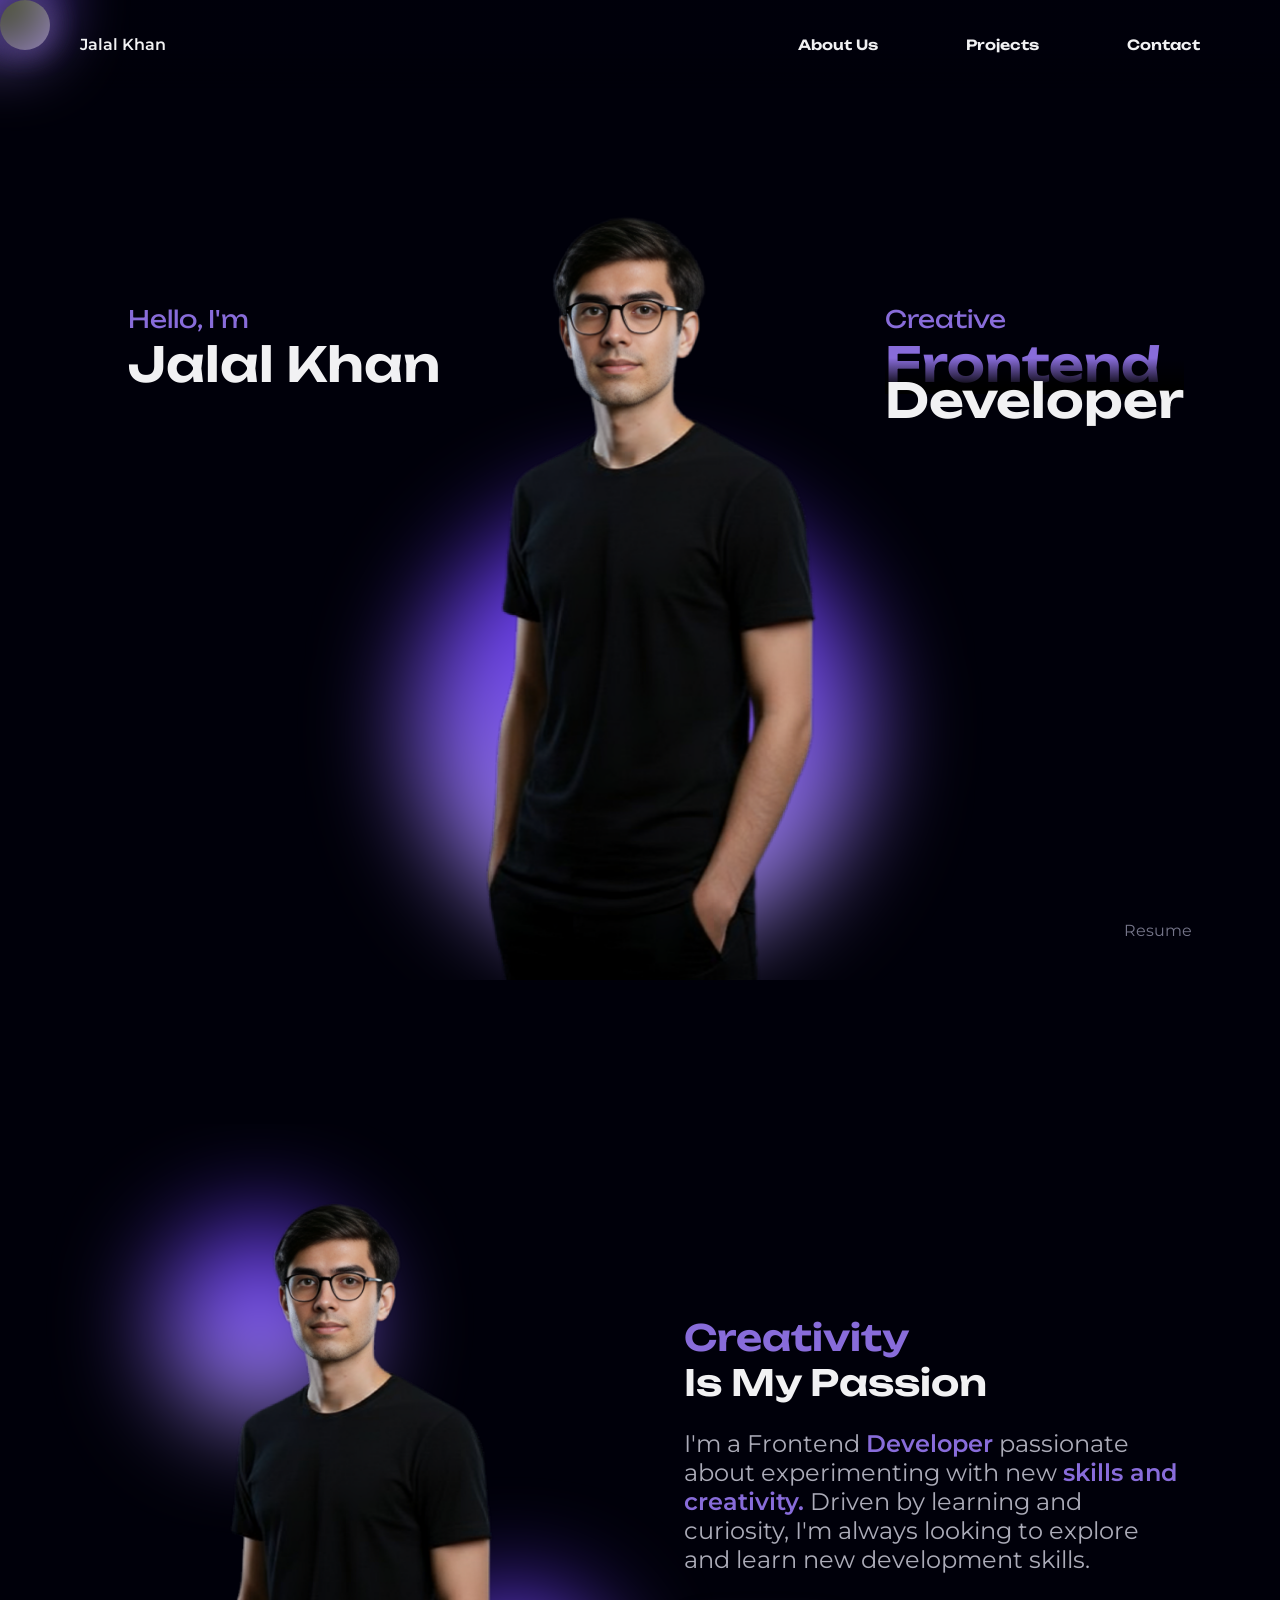
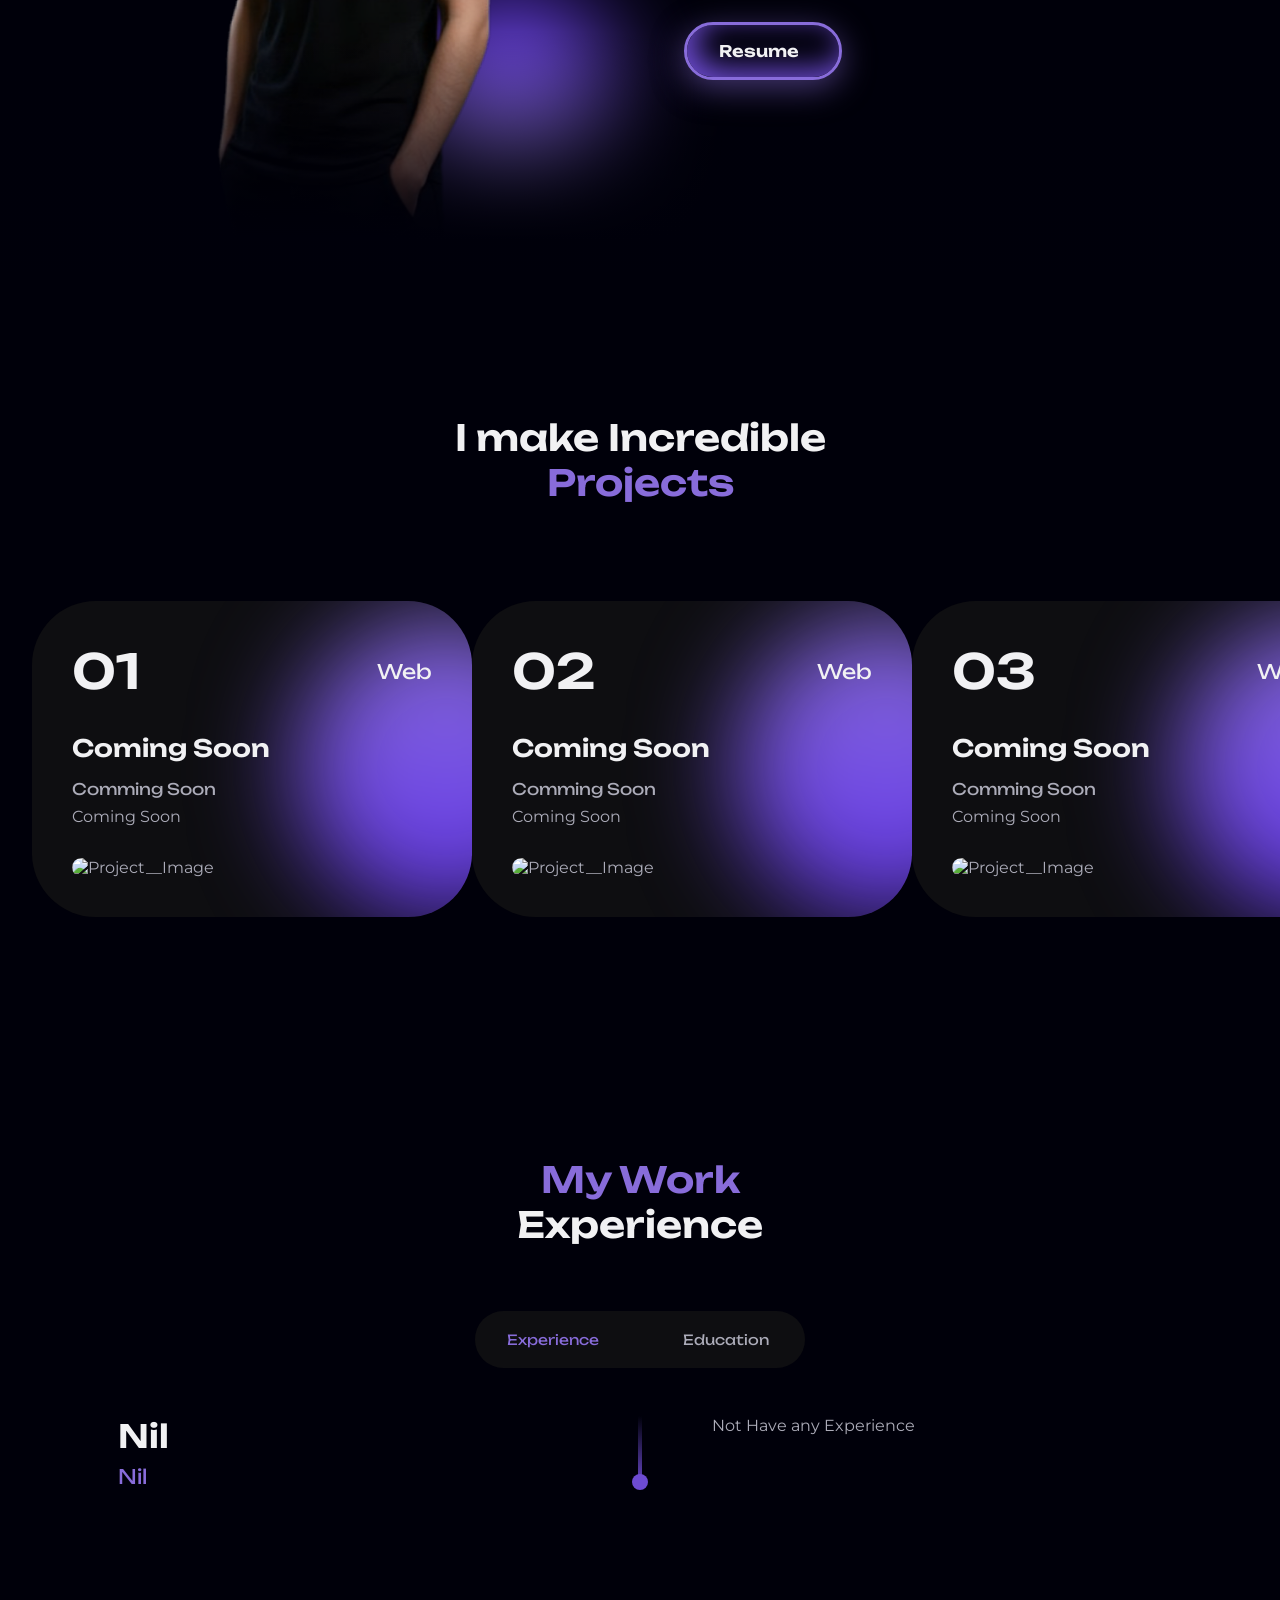
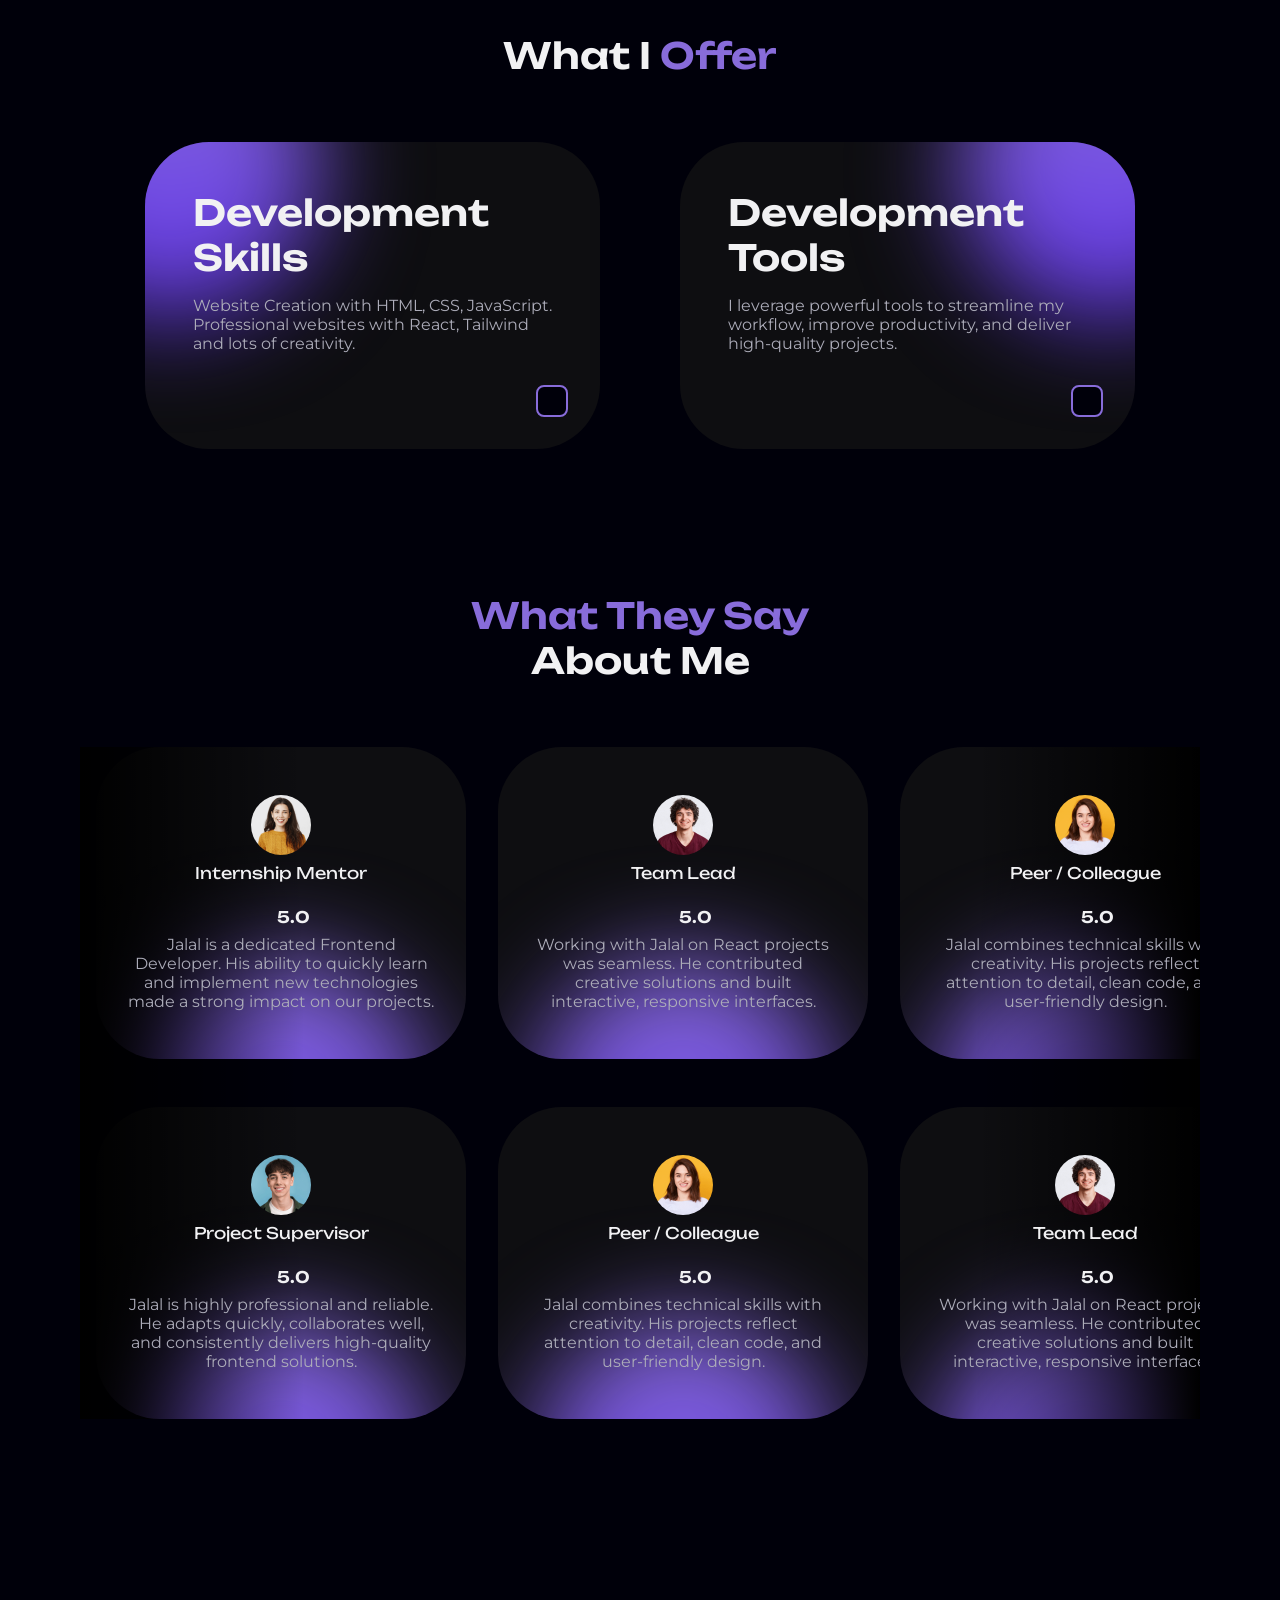
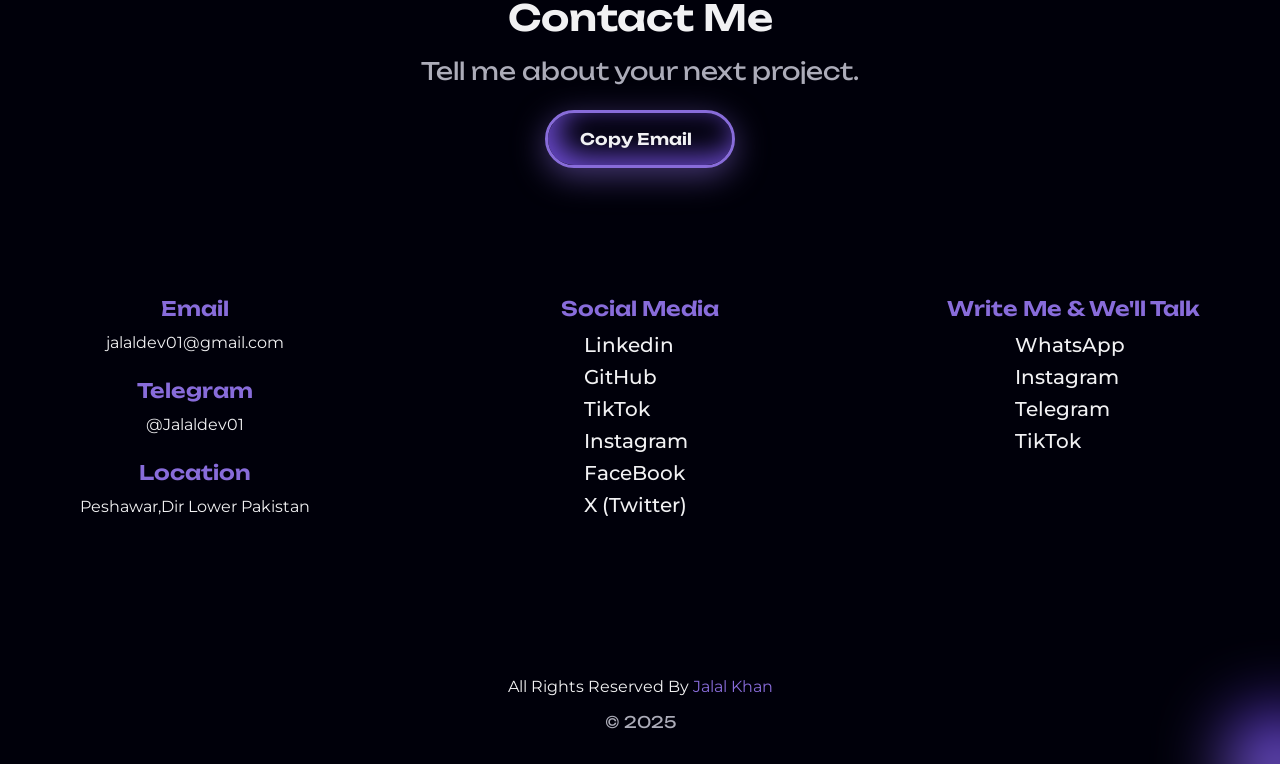
==== index.html @ 6b84289f "Intial portfolio upload" ====
<!doctype html>
<html lang="en">
  <head>
    <meta charset="UTF-8" />
    <meta name="viewport" content="width=device-width, initial-scale=1.0" />

    <!-- FAVICON -->
    <link rel="shortcut icon" href="assets/img/Icon.png" type="icon" />

    <!-- REMIXICONS -->
    <link
      rel="stylesheet"
      href="https://cdnjs.cloudflare.com/ajax/libs/remixicon/4.6.0/remixicon.min.css"
    />

    <!-- SWIPER CSS -->
    <link rel="stylesheet" href="assets/css/swiper-bundle.min.css" />

    <!-- CSS -->
    <link rel="stylesheet" href="assets/css/styles.css" />

    <title>Portfolio website By Panda Coders</title>
  </head>
  <body>
    <!-- HEADER -->
    <header class="header" id="header">
      <div class="blob-animate"></div>
      <nav class="nav container">
        <a href="#" class="nav__logo">Jalal Khan</a>

        <div class="nav__menu">
          <ul class="nav__list">
            <li>
              <a href="#about" class="nav__link">About Us</a>
            </li>
            <li>
              <a href="#projects" class="nav__link">Projects</a>
            </li>
            <li>
              <a href="#contact" class="nav__link">Contact</a>
            </li>
          </ul>
        </div>
      </nav>
    </header>

    <!-- MAIN -->
    <main class="main">
      <!-- CUSTOM CURSOR -->
      <div class="cursor"></div>

      <!-- HOME -->
      <section class="home section section-two">
        <div class="home__shadow"></div>
        <div class="home__container container grid">
          <div class="home__data">
            <h3 class="home__greeting">Hello, I'm</h3>
            <h1 class="home__name">Jalal Khan</h1>
          </div>

          <div class="home__image">
            <div class="blob-animate"></div>
            <img
              src="assets/img/home-profile.png"
              alt="Profile Picture"
              class="home__profile"
            />
          </div>

          <div class="home__info">
            <h3 class="home__split">Creative</h3>
            <h2 class="home__profession-1">Frontend</h2>
            <h2 class="home__profession-2">Developer</h2>
          </div>

          <div class="home__social">
            <a
              href="https://www.linkedin.com/in/jalaldev01/"
              target="_blank"
              class="home__social-link"
            >
              <i class="ri-linkedin-fill"></i>
            </a>
            <a
              href="https://github.com/JalalKhan75"
              target="_blank"
              class="home__social-link"
            >
              <i class="ri-github-line"></i>
            </a>
            <a
              href="https://x.com/jalaldev01"
              target="_blank"
              class="home__social-link"
            >
              <i class="ri-twitter-line"></i>
            </a>
            <a
              href="https://www.tiktok.com/@jalaldev?lang=en"
              target="_blank"
              class="home__social-link"
            >
              <i class="ri-tiktok-line"></i>
            </a>
            <a
              href="https://www.instagram.com/jalaldev01/"
              target="_blank"
              class="home__social-link"
            >
              <i class="ri-instagram-line"></i>
            </a>
            <a
              href="https://www.facebook.com/jalalwebsolutions"
              target="_blank"
              class="home__social-link"
            >
              <i class="ri-facebook-line"></i>
            </a>
          </div>

          <a
            href="assets/pdf/Jalal-Khan-Resume.pdf"
            download
            target="_blank"
            class="home__cv"
            >Resume <i class="ri-file-list-2-line"></i
          ></a>
        </div>
      </section>

      <!-- ABOUT -->
      <section class="about section" id="about">
        <div class="about__shadow"></div>

        <div class="about__container container grid">
          <div class="about__data">
            <h2 class="section__title">
              <span>Creativity</span>
              <br />
              Is My Passion
            </h2>
            <p class="about__description">
              I'm a Frontend <b> Developer</b> passionate about experimenting
              with new <b> skills and creativity.</b>
              Driven by learning and curiosity, I'm always looking to explore
              and learn new development skills.
            </p>

            <a
              href="assets/pdf/Jalal-Khan-Resume.pdf"
              download
              target="_blank"
              class="button"
              >Resume <i class="ri-file-list-2-line"></i
            ></a>
          </div>

          <div class="about__image">
            <div class="blob-animate"></div>
            <div class="blob-animate"></div>
            <img
              src="assets/img/home-profile.png"
              alt="Profile Picture"
              class="about__profile"
            />
          </div>
        </div>
      </section>

      <!-- PROJECTS -->
      <section class="projects section" id="projects">
        <h2 class="section__title">
          I make Incredible <br />
          <span>Projects</span>
        </h2>

        <div class="projects__container container grid">
          <div class="projects__swiper swiper">
            <div class="swiper-wrapper">
              <article class="projects__card swiper-slide">
                <div class="blob"></div>

                <div class="projects__number">
                  <h1>01</h1>
                  <h3>Web</h3>
                </div>

                <div class="projects__data">
                  <h1 class="projects__title">Coming Soon</h1>
                  <p class="projects__subtitle">Comming Soon</p>
                  <p class="projects__description">Coming Soon</p>
                </div>

                <div class="projects__image">
                  <img src="" alt="Project__Image" class="projects__img" />
                  <a href="" target="_blank" class="projects__button">
                    <i class="ri-arrow-right-up-long-line"></i>
                  </a>
                </div>
              </article>

              <article class="projects__card swiper-slide">
                <div class="blob"></div>

                <div class="projects__number">
                  <h1>02</h1>
                  <h3>Web</h3>
                </div>

                <div class="projects__data">
                  <h1 class="projects__title">Coming Soon</h1>
                  <p class="projects__subtitle">Comming Soon</p>
                  <p class="projects__description">Coming Soon</p>
                </div>

                <div class="projects__image">
                  <img src="" alt="Project__Image" class="projects__img" />
                  <a href="" target="_blank" class="projects__button">
                    <i class="ri-arrow-right-up-long-line"></i>
                  </a>
                </div>
              </article>

              <article class="projects__card swiper-slide">
                <div class="blob"></div>

                <div class="projects__number">
                  <h1>03</h1>
                  <h3>Web</h3>
                </div>

                <div class="projects__data">
                  <h1 class="projects__title">Coming Soon</h1>
                  <p class="projects__subtitle">Comming Soon</p>
                  <p class="projects__description">Coming Soon</p>
                </div>

                <div class="projects__image">
                  <img src="" alt="Project__Image" class="projects__img" />
                  <a href="" target="_blank" class="projects__button">
                    <i class="ri-arrow-right-up-long-line"></i>
                  </a>
                </div>
              </article>

              <article class="projects__card swiper-slide">
                <div class="blob"></div>

                <div class="projects__number">
                  <h1>04</h1>
                  <h3>Web</h3>
                </div>

                <div class="projects__data">
                  <h1 class="projects__title">Coming Soon</h1>
                  <p class="projects__subtitle">Comming Soon</p>
                  <p class="projects__description">Coming Soon</p>
                </div>

                <div class="projects__image">
                  <img src="" alt="Project__Image" class="projects__img" />
                  <a href="" target="_blank" class="projects__button">
                    <i class="ri-arrow-right-up-long-line"></i>
                  </a>
                </div>
              </article>
            </div>

            <div class="swiper-pagination"></div>
          </div>
        </div>
      </section>

      <!-- WORK -->
      <section class="work section">
        <h2 class="section__title">
          <span>My Work</span>
          <br />
          Experience
        </h2>

        <div class="work__container container grid">
          <div class="work__tabs">
            <!-- Button Experience -->
            <button class="work__button work-active" data-target="#experience">
              Experience <i class="ri-briefcase-3-line"></i>
            </button>

            <!-- Button Education -->
            <button class="work__button" data-target="#education">
              Education <i class="ri-graduation-cap-line"></i>
            </button>
          </div>

          <div class="work__area">
            <!-- FIX: Line moved here -->
            <div class="work__line"></div>

            <!-- Content Experience -->
            <div class="work__content work-active" data-content id="experience">
              <div class="work__card">
                <div class="work__data">
                  <div>
                    <h1 class="work__title">Nil</h1>
                    <h3 class="work__subtitle">Nil</h3>
                  </div>
                  <h2 class="work__year">
                    <!-- Oct-25<br />
                    Present -->
                  </h2>
                </div>

                <p class="work__description">Not Have any Experience</p>
              </div>
            </div>

            <!-- Content Education -->
            <div class="work__content" data-content id="education">
              <div class="work__card">
                <div class="work__data">
                  <div>
                    <h1 class="work__title">Intermediate</h1>
                    <h3 class="work__subtitle">
                      Government degree college Lal Qila Dir lower
                    </h3>
                  </div>
                  <h2 class="work__year">2023-2025</h2>
                </div>

                <p class="work__description">
                  Completed my Intermediate (12th) in Computer Science, gaining
                  a strong foundation in mathematics, physics, and
                  problem-solving skills.
                </p>
              </div>

              <div class="work__card">
                <div class="work__data">
                  <div>
                    <h1 class="work__title">Matric</h1>
                    <h3 class="work__subtitle">
                      Government degree college Lal Qila Dir lower
                    </h3>
                  </div>
                  <h2 class="work__year">2021-2023</h2>
                </div>

                <p class="work__description">
                  Completed my Matriculation (10th) in Science, building a
                  strong foundation in science, mathematics, and analytical
                  thinking.
                </p>
              </div>
            </div>
          </div>
        </div>
      </section>

      <!-- SERVICES -->
      <section class="services section">
        <h2 class="section__title">What I <span>Offer</span></h2>

        <div class="services__container container grid">
          <!-- Services -->
          <div class="services__card services__close">
            <div class="blob"></div>

            <div class="services__data">
              <h2 class="services__title">Development Skills</h2>
              <p class="services__description">
                Website Creation with HTML, CSS, JavaScript. Professional
                websites with React, Tailwind and lots of creativity.
              </p>
            </div>

            <div class="services__info">
              <h3 class="services__subtitle">Skills</h3>

              <ul class="services__skills">
                <li class="services__skill">Html</li>
                <li class="services__skill">CSS</li>
                <li class="services__skill">JavaScript</li>
                <li class="services__skill">React JS</li>
                <li class="services__skill">Git & GitHub</li>
              </ul>
            </div>

            <button class="services__button">
              <i class="ri-arrow-down-s-line"></i>
            </button>
          </div>

          <!-- Services Design -->
          <div class="services__card services__close">
            <div class="blob blob-2"></div>

            <div class="services__data">
              <h2 class="services__title">Development Tools</h2>
              <p class="services__description">
                I leverage powerful tools to streamline my workflow, improve
                productivity, and deliver high-quality projects.
              </p>
            </div>

            <div class="services__info">
              <h3 class="services__subtitle">Tools</h3>

              <ul class="services__skills">
                <li class="services__skill">VS Code</li>
                <li class="services__skill">MS Copilot</li>
                <li class="services__skill">Claude</li>
                <li class="services__skill">Git</li>
                <li class="services__skill">GitHub</li>
                <li class="services__skill">ChatGPT</li>
              </ul>
            </div>

            <button class="services__button">
              <i class="ri-arrow-down-s-line"></i>
            </button>
          </div>
        </div>
      </section>

      <!-- TESTIMONIALS -->
      <section class="testimonials section">
        <h2 class="section__title">
          <span>What They Say</span>
          <br />
          About Me
        </h2>

        <div class="testimonials__container container grid">
          <!-- Testimonial Cards 1-->
          <div class="testimonial__content">
            <article class="testimonials__card">
              <div class="blob"></div>

              <div class="testimonials__data">
                <img
                  src="assets/img/testimonial-1.png"
                  alt="image"
                  class="testimonials__img"
                />

                <h2 class="testimonials__name">Internship Mentor</h2>

                <div class="testimonial__rating">
                  <div class="testimonial__stars">
                    <i class="ri-star-line"></i>
                    <i class="ri-star-line"></i>
                    <i class="ri-star-line"></i>
                    <i class="ri-star-line"></i>
                    <i class="ri-star-line"></i>
                  </div>

                  <h3 class="testimonials__number">5.0</h3>
                </div>

                <p>
                  Jalal is a dedicated Frontend Developer. His ability to
                  quickly learn and implement new technologies made a strong
                  impact on our projects.
                </p>
              </div>
            </article>

            <article class="testimonials__card">
              <div class="blob"></div>

              <div class="testimonials__data">
                <img
                  src="assets/img/testimonial-2.png"
                  alt="image"
                  class="testimonials__img"
                />

                <h2 class="testimonials__name">Team Lead</h2>

                <div class="testimonial__rating">
                  <div class="testimonial__stars">
                    <i class="ri-star-line"></i>
                    <i class="ri-star-line"></i>
                    <i class="ri-star-line"></i>
                    <i class="ri-star-line"></i>
                    <i class="ri-star-line"></i>
                  </div>

                  <h3 class="testimonials__number">5.0</h3>
                </div>

                <p>
                  Working with Jalal on React projects was seamless. He
                  contributed creative solutions and built interactive,
                  responsive interfaces.
                </p>
              </div>
            </article>

            <article class="testimonials__card">
              <div class="blob"></div>

              <div class="testimonials__data">
                <img
                  src="assets/img/testimonial-3.png"
                  alt="image"
                  class="testimonials__img"
                />

                <h2 class="testimonials__name">Peer / Colleague</h2>

                <div class="testimonial__rating">
                  <div class="testimonial__stars">
                    <i class="ri-star-line"></i>
                    <i class="ri-star-line"></i>
                    <i class="ri-star-line"></i>
                    <i class="ri-star-line"></i>
                    <i class="ri-star-line"></i>
                  </div>

                  <h3 class="testimonials__number">5.0</h3>
                </div>

                <p>
                  Jalal combines technical skills with creativity. His projects
                  reflect attention to detail, clean code, and user-friendly
                  design.
                </p>
              </div>
            </article>

            <article class="testimonials__card">
              <div class="blob"></div>

              <div class="testimonials__data">
                <img
                  src="assets/img/testimonial-4.png"
                  alt="image"
                  class="testimonials__img"
                />

                <h2 class="testimonials__name">Project Supervisor</h2>

                <div class="testimonial__rating">
                  <div class="testimonial__stars">
                    <i class="ri-star-line"></i>
                    <i class="ri-star-line"></i>
                    <i class="ri-star-line"></i>
                    <i class="ri-star-line"></i>
                    <i class="ri-star-line"></i>
                  </div>

                  <h3 class="testimonials__number">5.0</h3>
                </div>

                <p>
                  Jalal is highly professional and reliable. He adapts quickly,
                  collaborates well, and consistently delivers high-quality
                  frontend solutions.
                </p>
              </div>
            </article>
          </div>

          <!-- Testimonial Cards 2-->
          <div class="testimonial__content testimonials__reverse">
            <article class="testimonials__card">
              <div class="blob"></div>

              <div class="testimonials__data">
                <img
                  src="assets/img/testimonial-1.png"
                  alt="image"
                  class="testimonials__img"
                />

                <h2 class="testimonials__name">Internship Mentor</h2>

                <div class="testimonial__rating">
                  <div class="testimonial__stars">
                    <i class="ri-star-line"></i>
                    <i class="ri-star-line"></i>
                    <i class="ri-star-line"></i>
                    <i class="ri-star-line"></i>
                    <i class="ri-star-line"></i>
                  </div>

                  <h3 class="testimonials__number">5.0</h3>
                </div>

                <p>
                  Jalal is a dedicated Frontend Developer. His ability to
                  quickly learn and implement new technologies made a strong
                  impact on our projects.
                </p>
              </div>
            </article>

            <article class="testimonials__card">
              <div class="blob"></div>

              <div class="testimonials__data">
                <img
                  src="assets/img/testimonial-2.png"
                  alt="image"
                  class="testimonials__img"
                />

                <h2 class="testimonials__name">Team Lead</h2>

                <div class="testimonial__rating">
                  <div class="testimonial__stars">
                    <i class="ri-star-line"></i>
                    <i class="ri-star-line"></i>
                    <i class="ri-star-line"></i>
                    <i class="ri-star-line"></i>
                    <i class="ri-star-line"></i>
                  </div>

                  <h3 class="testimonials__number">5.0</h3>
                </div>

                <p>
                  Working with Jalal on React projects was seamless. He
                  contributed creative solutions and built interactive,
                  responsive interfaces.
                </p>
              </div>
            </article>

            <article class="testimonials__card">
              <div class="blob"></div>

              <div class="testimonials__data">
                <img
                  src="assets/img/testimonial-3.png"
                  alt="image"
                  class="testimonials__img"
                />

                <h2 class="testimonials__name">Peer / Colleague</h2>

                <div class="testimonial__rating">
                  <div class="testimonial__stars">
                    <i class="ri-star-line"></i>
                    <i class="ri-star-line"></i>
                    <i class="ri-star-line"></i>
                    <i class="ri-star-line"></i>
                    <i class="ri-star-line"></i>
                  </div>

                  <h3 class="testimonials__number">5.0</h3>
                </div>

                <p>
                  Jalal combines technical skills with creativity. His projects
                  reflect attention to detail, clean code, and user-friendly
                  design.
                </p>
              </div>
            </article>

            <article class="testimonials__card">
              <div class="blob"></div>

              <div class="testimonials__data">
                <img
                  src="assets/img/testimonial-4.png"
                  alt="image"
                  class="testimonials__img"
                />

                <h2 class="testimonials__name">Project Supervisor</h2>

                <div class="testimonial__rating">
                  <div class="testimonial__stars">
                    <i class="ri-star-line"></i>
                    <i class="ri-star-line"></i>
                    <i class="ri-star-line"></i>
                    <i class="ri-star-line"></i>
                    <i class="ri-star-line"></i>
                  </div>

                  <h3 class="testimonials__number">5.0</h3>
                </div>

                <p>
                  Jalal is highly professional and reliable. He adapts quickly,
                  collaborates well, and consistently delivers high-quality
                  frontend solutions.
                </p>
              </div>
            </article>
          </div>
        </div>
      </section>

      <!-- CONTACT -->
      <section class="contact section" id="contact">
        <div class="contact__container container grid">
          <div class="contact__data">
            <h2 class="section__title">Contact Me</h2>

            <p class="contact__description">Tell me about your next project.</p>

            <button class="contact__button button" id="contact-btn">
              Copy Email <i class="ri-file-copy-line"></i>
              <!-- Email -->
              <span class="contact__email" id="contact-email"
                >jalaldev01@gmail.com</span
              >
            </button>
          </div>

          <div class="contact__content grid">
            <div class="contact__info grid">
              <div>
                <h3 class="contact__title">Email</h3>
                <address class="contact__address">jalaldev01@gmail.com</address>
              </div>
              <div>
                <h3 class="contact__title">Telegram</h3>
                <address class="contact__address">@Jalaldev01</address>
              </div>

              <div>
                <h3 class="contact__title">Location</h3>
                <address class="contact__address">
                  Peshawar,Dir Lower Pakistan
                </address>
              </div>
            </div>

            <div class="contact__social">
              <h3 class="contact__title">Social Media</h3>

              <div class="contact__links">
                <a
                  href="https://www.linkedin.com/in/jalaldev01/"
                  target="_blank"
                  class="contact__link"
                >
                  Linkedin
                  <i class="ri-arrow-right-up-long-line"></i>
                </a>

                <a
                  href="https://github.com/JalalKhan75"
                  target="_blank"
                  class="contact__link"
                >
                  GitHub
                  <i class="ri-arrow-right-up-long-line"></i>
                </a>

                <a
                  href="https://www.tiktok.com/@jalaldev?lang=en"
                  target="_blank"
                  class="contact__link"
                >
                  TikTok
                  <i class="ri-arrow-right-up-long-line"></i>
                </a>

                <a
                  href="https://www.instagram.com/jalaldev01/"
                  target="_blank"
                  class="contact__link"
                >
                  Instagram
                  <i class="ri-arrow-right-up-long-line"></i>
                </a>

                <a
                  href="https://www.facebook.com/jalalwebsolutions"
                  target="_blank"
                  class="contact__link"
                >
                  FaceBook
                  <i class="ri-arrow-right-up-long-line"></i>
                </a>

                <a
                  href="https://x.com/jalaldev01"
                  target="_blank"
                  class="contact__link"
                >
                  X (Twitter)
                  <i class="ri-arrow-right-up-long-line"></i>
                </a>
              </div>
            </div>

            <div class="contact__write">
              <h3 class="contact__title">Write Me & We'll Talk</h3>

              <div class="contact__links">
                <a
                  href="https://Wa.me/+9203185310947"
                  target="_blank"
                  class="contact__link"
                >
                  WhatsApp
                  <i class="ri-arrow-right-up-long-line"></i>
                </a>

                <a
                  href="https://www.instagram.com/jalaldev01/"
                  target="_blank"
                  class="contact__link"
                >
                  Instagram
                  <i class="ri-arrow-right-up-long-line"></i>
                </a>
                <a
                  href="https://t.me/Jalaldev01"
                  target="_blank"
                  class="contact__link"
                >
                  Telegram
                  <i class="ri-arrow-right-up-long-line"></i>
                </a>

                <a
                  href="https://www.tiktok.com/@jalaldev?lang=en"
                  target="_blank"
                  class="contact__link"
                >
                  TikTok
                  <i class="ri-arrow-right-up-long-line"></i>
                </a>
              </div>
            </div>
          </div>
        </div>
      </section>
    </main>

    <!-- FOOTER -->
    <footer class="footer grid">
      <div class="blob-animate"></div>

      <div class="footer__copy">
        All Rights Reserved By <span>Jalal Khan</span>
      </div>

      <div class="footer__year">
        &#169;
        <span id="footer-year">2025</span>
      </div>
    </footer>

    <!-- SCROLLREVEAL -->
    <script src="assets/js/scrollreveal.min.js"></script>

    <!-- ANIME JS -->
    <script src="https://cdn.jsdelivr.net/npm/animejs/lib/anime.iife.min.js"></script>

    <!-- SWIPER JS -->
    <script src="assets/js/swiper-bundle.min.js"></script>

    <!-- MAIN JS -->
    <script src="assets/js/main.js"></script>
  </body>
</html>
---- assets/css/styles.css ----
/*=============== GOOGLE FONTS ===============*/
@import url("https://fonts.googleapis.com/css2?family=Montserrat:ital,wght@0,100..900;1,100..900&family=Unbounded:wght@200..900&display=swap");

/*=============== VARIABLES CSS ===============*/
:root {
  --header-height: 3.5rem;
  /*========== Colors ==========*/
  /*Color mode HSL(hue, saturation, lightness)*/
  /* 
         Change favorite color:

         Default (Purple): hsl(255, 60%, 64%)
         Blue: hsl(220, 60%, 64%) - Pink: hsl(300, 60%, 64%)
         Green: hsl(110, 60%, 64%) - Cyan: hsl(180, 60%, 64%)
         Orange: hsl(15, 60%, 64%) - Red: hsl(358, 60%, 64%)

         For more colors visit: https://htmlcolorcodes.com/
         -> Choose any color 
         -> Copy the color mode (HSL)
  */
  --hue: 255;
  --first-color: hsl(var(--hue), 60%, 64%);
  --first-color-alt: hsl(var(--hue), 80%, 56%);
  --first-color-alt-2: hsl(var(--hue), 60%, 56%);
  --first-color-light: hsl(var(--hue), 60%, 74%);
  --title-color: hsl(240, 8%, 95%);
  --text-color: hsl(240, 8%, 70%);
  --text-color-light: hsl(240, 8%, 50%);
  --body-color: hsl(240, 100%, 2%);
  --container-color: hsl(240, 8%, 6%);

  /*========== Font and typography ==========*/
  /*.5rem = 8px | 1rem = 16px ...*/
  --body-font: "Montserrat", sans-serif;
  --second-font: "Unbounded", sans-serif;
  --biggest-font-size: 2rem;
  --bigger-font-size: 1.75rem;
  --h1-font-size: 1.5rem;
  --h2-font-size: 1.25rem;
  --h3-font-size: 1rem;
  --normal-font-size: 0.938rem;
  --small-font-size: 0.813rem;
  --smaller-font-size: 0.75rem;

  /*========== Font weight ==========*/
  --font-regular: 400;
  --font-medium: 500;
  --font-semi-bold: 600;

  /*========== z index ==========*/
  --z-tooltip: 10;
  --z-fixed: 100;
}

/*========== Responsive typography ==========*/
@media screen and (min-width: 1150px) {
  :root {
    --biggest-font-size: 3rem;
    --bigger-font-size: 2rem;
    --h1-font-size: 2.25rem;
    --h2-font-size: 1.5rem;
    --h3-font-size: 1.25rem;
    --normal-font-size: 1rem;
    --small-font-size: 0.875rem;
    --smaller-font-size: 0.813rem;
  }
}

/*=============== BASE ===============*/
* {
  box-sizing: border-box;
  padding: 0;
  margin: 0;
}

html {
  scroll-behavior: smooth;
}

body,
button {
  font-family: var(--body-font);
  font-size: var(--normal-font-size);
}

body {
  background-color: var(--body-color);
  color: var(--text-color);
}

button {
  outline: none;
  border: none;
}

h1,
h2,
h3,
h4 {
  color: var(--title-color);
  font-family: var(--second-font);
  font-weight: var(--font-semi-bold);
}

ul {
  list-style: none;
}

a {
  text-decoration: none;
}

img {
  display: block;
  max-width: 100%;
  height: auto;
}

/*=============== REUSABLE CSS CLASSES ===============*/
.container {
  max-width: 1120px;
  margin-inline: 1.5rem;
}

.grid {
  display: grid;
  gap: 1.5rem;
}

.section {
  padding-block: 5rem 1rem;
}

.section__title {
  text-align: center;
  font-size: var(--h1-font-size);
  margin-bottom: 3rem;
}

.section__title span {
  color: var(--first-color);
}

.main {
  overflow: hidden;
}

/* Blob */
/* Blob animate */
.blob-animate {
  width: 100px;
  height: 100px;
  background: linear-gradient(
    180deg,
    var(--first-color-alt) 20%,
    var(--first-color-light) 100%
  );
  border-radius: 50%;
  position: absolute;
  filter: blur(35px);
  z-index: -1;
  animation: animateBlob 5s linear infinite;
}

@keyframes animateBlob {
  0% {
    transform: rotate(0);
  }
  100% {
    transform: rotate(360deg);
  }
}

/* Blob */
.blob {
  width: 250px;
  height: 250px;
  background: linear-gradient(
    180deg,
    var(--first-color) 0%,
    var(--first-color-alt) 100%
  );
  border-radius: 50%;
  filter: blur(50px);
  position: absolute;
  z-index: -1;
}

/* Custom Cursor */
.cursor {
  position: fixed;
  left: 0;
  top: 0;
  z-index: 9999;
  width: 50px;
  height: 50px;
  background-color: var(--first-color-light);
  border-radius: 50%;
  box-shadow: 0 0 30px var(--first-color);
  mix-blend-mode: difference;
  pointer-events: none;
  transition:
    transform 0.2s ease-out,
    left 0.2s ease-out,
    top 0.2s ease-out,
    width 0.3s,
    height 0.3s;
}

/* Hide the custom cursor */
.hide-cursor {
  width: 0;
  height: 0;
}

/* Header Section And Nav */
.header {
  width: 100%;
  position: fixed;
  top: 0;
  left: 0;
  background: linear-gradient(
    180deg,
    var(--body-color) 60%,
    hsla(240, 100%, 2%, 0) 100%
  );
  z-index: var(--z-fixed);
}

.header .blob-animate {
  top: -3rem;
  left: -3rem;
}

.nav {
  display: flex;
  justify-content: space-between;
  padding-block: 1rem;
}

.nav__logo {
  font-size: var(--second-font);
  font-weight: var(--font-semi-bold);
  color: var(--title-color);
  align-self: flex-start;
  transition: color 0.4s;
}

.nav__logo:hover {
  color: var(--first-color);
}

.nav__list {
  display: flex;
  flex-direction: column;
  align-items: flex-end;
  row-gap: 0.5rem;
}

.nav__link {
  color: var(--title-color);
  font: var(--font-semi-bold) var(--small-font-size) var(--second-font);
  transition:
    color 0.4s,
    text-shadow 0.4s;
}
.nav__link:hover {
  color: var(--first-color);
  text-shadow: 0 8px 16px var(--first-color);
}

/* Active link */
.active-link {
  color: var(--first-color);
  text-shadow: 0 8px 16px var(--first-color);
}

/* Home */
.home {
  position: relative;
}

.home__container {
  position: relative;
  padding-top: 3rem;
  row-gap: 3rem;
}

.home__greeting {
  font-size: var(--h2-font-size);
  font-weight: var(--font-regular);
  color: var(--first-color);
}

.home__name {
  font-size: var(--biggest-font-size);
}

.home__image {
  position: relative;
  display: grid;
  overflow-y: clip;
}

.home__image .blob-animate {
  width: 250px;
  height: 250px;
  bottom: 0;
  justify-self: center;
}

.home__profile {
  width: 320px;
  justify-self: center;
}

.home_shadow,
.home__info,
.home__social,
.home__cv {
  position: absolute;
}

.home__shadow {
  width: 100%;
  bottom: 1rem;
  z-index: 1;
  background: linear-gradient(
    180deg,
    hsla(240, 100%, 2%, 0) 60%,
    hsl(240, 100%, 2%) 85%
  );
}

.home__info {
  z-index: 2;
  bottom: -2.5rem;
  justify-self: center;
}

.home__split {
  font-size: var(--h3-font-size);
  font-weight: var(--font-regular);
  color: var(--first-color);
}

.home__profession-1,
.home__profession-2 {
  font-size: var(--bigger-font-size);
  text-align: center;
  overflow: hidden;
}

.home__profession-1 {
  position: relative;
  color: var(--first-color);
}

.home__profession-1::after {
  content: "";
  width: 100%;
  height: 100%;
  background: linear-gradient(0deg, hsl(0, 0%, 0%) 10%, hsla(0, 0%, 0%, 0) 60%);
  position: absolute;
  top: 0;
  left: 0;
}

.home__profession-2 {
  transform: translateY(-1rem);
}

.home__social {
  z-index: 2;
  left: 0;
  align-self: center;
  display: flex;
  flex-direction: column;
  row-gap: 0.75rem;
}

.home__social-link {
  color: var(--title-color);
  font-size: 1.25rem;
  transition:
    transform 0.4s,
    color 0.4s;
}

.home__social-link:hover {
  color: var(--first-color);
  transform: translateX(0.25rem);
}

.home__cv {
  z-index: 2;
  right: -2.5rem;
  bottom: 2.5rem;
  rotate: -90deg;
  color: var(--text-color-light);
  font-size: var(--font-medium) var(--small-font-size) var(--second-font);
  display: flex;
  align-items: center;
  column-gap: 0.5rem;
  transition: color 0.4s;
}

.homw__cv i {
  font-size: 1rem;
}

.home__cv:hover {
  color: var(--first-color);
}

/* Buttons */
.button {
  background-color: var(--body-color);
  border: 3px solid var(--first-color);
  color: var(--title-color);
  padding: 1rem 2rem;
  box-shadow:
    0 8px 32px hsla(var(--hue), 60%, 64%, 0.5),
    inset 8px -8px 30px var(--first-color-alt-2);
  border-radius: 4rem;
  font-family: var(--second-font);
  font-weight: var(--font-semi-bold);
  display: inline-flex;
  align-items: center;
  column-gap: 0.5rem;
  transition: box-shadow 0.4s;
}

.button i {
  font-weight: initial;
  font-size: 1rem;
}

.button:hover {
  box-shadow:
    0 8px 48px hsla(var(--hue), 60%, 64%, 0.7),
    inset 8px -8px 30px var(--first-color-alt-2);
}

/* About Section */
.about {
  position: relative;
}

.about__container {
  row-gap: 3rem;
  overflow-y: clip;
}

.about__data .section__title {
  margin-bottom: 1.5rem;
  text-align: initial;
}

.about__description {
  font-size: var(--h2-font-size);
  margin-bottom: 2rem;
}

.about__description b {
  color: var(--first-color);
  font-weight: var(--font-semi-bold);
}

.about__image {
  position: relative;
  justify-self: center;
}

.about__image .blob-animate:nth-child(1) {
  top: 1.5rem;
  left: 1rem;
}

.about__image .blob-animate:nth-child(2) {
  right: -0.5rem;
  bottom: 0.5rem;
}

.about__profile {
  width: 220px;
}

.about__shadow {
  width: 100%;
  height: 258px;
  position: absolute;
  bottom: 1rem;
  z-index: 1;
  background: linear-gradient(
    180deg,
    hsla(240, 100%, 2%, 0) 60%,
    var(--body-color) 95%
  );
}

/* Projects Section */
.projects .section__title {
  text-align: initial;
  margin-left: 1.5rem;
}

.projects__card {
  position: relative;
  background-color: var(--container-color);
  padding: 1.5rem;
  border-radius: 3rem;
  overflow: hidden;
}

.projects__card .blob {
  z-index: 0;
  right: -7.75rem;
  bottom: 0;
}

.projects__number,
.projects__data,
.projects__image {
  position: relative;
  z-index: 1;
}

.projects__number {
  display: flex;
  align-items: center;
  justify-content: space-between;
}

.projects__number h1 {
  font-size: var(--biggest-font-size);
}

.projects__number h3 {
  font-weight: var(--font-regular);
  font-size: var(--h3-font-size);
}

.projects__data {
  margin-block: 2rem;
}

.projects__title {
  font-size: var(--h2-font-size);
  margin-bottom: 1rem;
}

.projects__subtitle {
  font-family: var(--second-font);
  font-size: var(--small-font-size);
  margin-bottom: 0.5rem;
}

.projects__description {
  font-size: var(--small-font-size);
}

.projects__img {
  border-radius: 1.5rem;
}

.projects__button {
  display: grid;
  place-items: center;
  width: 48px;
  height: 48px;
  background-color: var(--body-color);
  border: 3px solid var(--first-color);
  border-radius: 50%;
  color: var(--title-color);
  font-size: 2rem;
  position: absolute;
  top: 0.75rem;
  right: 0.75rem;
  opacity: 0;
  pointer-events: none;
  transition:
    box-shadow 0.4s,
    opacity 0.4s;
}

.projects__button:hover {
  box-shadow: 0 0 24px var(--first-color);
}

.projects__image:hover .projects__button {
  opacity: 1;
  pointer-events: initial;
}

/* Swiper class */
.projects__swiper {
  margin-inline: initial;
  padding: 2rem;
}

.projects .swiper-pagination-bullets {
  bottom: 0;
}

.projects .swiper-pagination-bullet {
  background-color: var(--first-color);
  transition: opacity 0.4s;
}

/* Work */
.work__tabs {
  background-color: var(--container-color);
  padding: 1.25rem 2rem;
  border-radius: 4rem;
  display: flex;
  justify-content: space-between;
}

.work__button {
  background: none;
  color: var(--text-color);
  display: flex;
  align-items: center;
  column-gap: 0.25rem;
  font-size: var(--small-font-size);
  font-family: var(--second-font);
  cursor: pointer;
  transition: color 0.4s;
}

.work__button i {
  font-size: 1rem;
}

.work__button:hover {
  color: var(--first-color);
}

.work__area {
  position: relative;
  padding-left: 1rem;
}

.work__content {
  display: grid;
  row-gap: 4rem;
}

.work__card {
  display: grid;
  row-gap: 1rem;
}

.work__data {
  display: flex;
  justify-content: space-between;
}

.work__title {
  font-size: var(--h2-font-size);
  margin-bottom: 0.5rem;
}

.work__subtitle {
  font-size: var(--normal-font-size);
  font-weight: var(--font-regular);
  color: var(--first-color);
}

.work__year {
  font-size: var(--h1-font-size);
}

.work__line {
  width: 4px;
  height: 100%;
  background: linear-gradient(
    180deg,
    hsla(var(--hue), 60%, 64%, 0),
    var(--first-color-alt-2)
  );
  position: absolute;
  left: -0.25rem;
}

.work__line::after {
  content: "";
  width: 16px;
  height: 16px;
  background-color: var(--first-color-alt-2);
  border-radius: 50%;
  position: absolute;
  bottom: -1px;
  left: -6px;
}

/* Show & hide sections */
.work__area [data-content] {
  display: none;
}

.work-active[data-content] {
  display: grid;
}

/* Active tab */
.work__button.work-active {
  color: var(--first-color);
}

/* Services */
.services__container {
  row-gap: 2rem;
}

.services__card {
  position: relative;
  background-color: var(--container-color);
  padding: 2rem 1.5rem;
  border-radius: 3rem;
  display: grid;
  row-gap: 1.5rem;
  overflow: hidden;
}

.services__card .blob {
  z-index: 0;
  top: -7.75rem;
  left: -7.75rem;
}

.services__card .blob-2 {
  left: initial;
  right: -7.75rem;
}

.services__data,
.services__info {
  position: relative;
  z-index: 1;
}

.services__title {
  font-size: var(--h2-font-size);
  margin-bottom: 0.5rem;
}

.services__subtitle {
  font-size: var(--small-font-size);
  font-weight: var(--font-regular);
  color: var(--text-color);
  margin-bottom: 0.5rem;
}

.services__skills {
  display: flex;
  flex-wrap: wrap;
  align-items: center;
  gap: 0.5rem 0.25rem;
}

.services__skill {
  background-color: var(--container-color);
  color: var(--title-color);
  border: 1px solid var(--title-color);
  padding: 4px 10px;
  border-radius: 4rem;
  font-size: var(--smaller-font-size);
  font-family: var(--second-font);
}

.services__button {
  display: grid;
  place-items: center;
  width: 32px;
  height: 32px;
  background-color: var(--body-color);
  border: 2px solid var(--first-color);
  color: var(--title-color);
  border-radius: 0.5rem;
  font-size: 1.5rem;
  position: absolute;
  right: 1rem;
  bottom: 1rem;
  z-index: 2;
  cursor: pointer;
}

.services__button i {
  transition: rotate 0.4s;
}

/* Hide services info */
.services__close .services__info {
  height: 0;
  opacity: 0;
  overflow: hidden;
}

/* Rotate icon */
.services__open .services__button i {
  rotate: -180deg;
}

.services__info {
  transition:
    height 0.4s ease,
    opacity 0.4s ease;
}

/* Testimonials */
.testimonials .section__title {
  text-align: initial;
  margin-left: 1.5rem;
}

.testimonials__container {
  position: relative;
  margin-inline: 0;
  overflow: hidden;
}

.testimonials__card {
  position: relative;
  width: 320px;
  background-color: var(--container-color);
  padding: 1.5rem 1rem 2.5rem;
  margin-inline: 1rem;
  border-radius: 3rem;
  text-align: center;
  overflow: hidden;
}

.testimonials__card .blob {
  z-index: 0;
  left: 0;
  right: 0;
  margin-inline: auto;
  bottom: -12.5rem;
}

.testimonials__data {
  position: relative;
  z-index: 1;
}

.testimonials__img {
  width: 60px;
  border-radius: 50%;
  margin: 0 auto 0.5rem;
}

.testimonials__name {
  font-size: var(--normal-font-size);
  font-weight: var(--font-regular);
  margin-bottom: 1.5rem;
}

.testimonial__rating {
  display: flex;
  justify-content: center;
  align-items: center;
  column-gap: 0.5rem;
  margin-bottom: 0.5rem;
}

.testimonial__stars {
  display: flex;
  column-gap: 0.25rem;
}

.testimonial__stars i {
  font-size: 1rem;
  color: var(--title-color);
}

.testimonials__number {
  font-size: var(--h3-font-size);
}

.testimonial__content {
  display: flex;
  width: max-content;
  animation: scroll 18s linear infinite;
}

.testimonials__reverse {
  flex-direction: row-reverse;
  animation-direction: reverse;
  animation-delay: -1s;
}

.testimonial__content:hover {
  animation-play-state: paused;
}

/* Infinite scroll animation */
@keyframes scroll {
  0% {
    transform: translateX(0);
  }
  100% {
    transform: translateX(-50%);
  }
}

/* Contact */
.contact__container {
  row-gap: 4rem;
  padding-bottom: 2rem;
}

.contact .section__title {
  margin-bottom: 1rem;
}
.contact__data {
  text-align: center;
}

.contact__description {
  font-family: var(--second-font);
  margin-bottom: 1.5rem;
}

.contact__email {
  display: none;
}

.contact__button {
  cursor: pointer;
}

.contact__content {
  row-gap: 3rem;
}

.contact__info {
  row-gap: 1rem;
}

.contact__title {
  font-size: var(--h3-font-size);
  color: var(--first-color);
  text-align: center;
  margin-bottom: 0.5rem;
}

.contact__address {
  color: var(--title-color);
  font-style: normal;
  font-weight: var(--font-regular);
  text-align: center;
}

.contact__links {
  display: grid;
  grid-template-columns: max-content;
  justify-content: center;
  row-gap: 0.25rem;
}

.contact__link {
  color: var(--title-color);
  font-weight: var(--font-medium);
  display: flex;
  justify-content: space-between;
  align-items: center;
  column-gap: 0.5rem;
  transition:
    transform 0.4s,
    color 0.4s;
}

.contact__link i {
  font-size: 1.5rem;
}

.contact__link:hover {
  transform: translateX(0.35rem);
  color: var(--text-color);
}

/* Footer */
.footer {
  position: relative;
  padding-block: 4rem 2rem;
  text-align: center;
  row-gap: 1rem;
  overflow: hidden;
}

.footer .blob-animate {
  right: -3rem;
  bottom: -3rem;
}

.footer__copy {
  color: var(--title-color);
}

.footer__copy span {
  color: var(--first-color);
}

.footer__year {
  font-family: var(--second-font);
}

/* Scroll Bar */
::-webkit-scrollbar {
  width: 0.6rem;
  background-color: hsl(240, 6%, 12%);
  border-radius: 0.5rem;
}

::-webkit-scrollbar-thumb {
  background-color: hsl(240, 6%, 20%);
  border-radius: 0.5rem;
}

::-webkit-scrollbar-thumb:hover {
  background-color: hsl(240, 6%, 24%);
}

/*=============== BREAKPOINTS ===============*/
/* For small devices */
@media screen and (max-width: 320px) {
  .container {
    margin-inline: 1rem;
  }

  .blob,
  .home__image .blob-animate {
    width: 220px;
    height: 220px;
  }

  .projects__card {
    padding-inline: 1rem;
  }

  .work__tabs {
    padding-inline: 1rem;
  }

  .testimonials__card {
    width: 250px;
    padding-bottom: 2rem;
  }
}

/* For medium devices */
@media screen and (min-width: 540px) {
  .home__container {
    width: 460px;
    margin-inline: auto;
    margin-top: 2rem;
  }

  .about__container,
  .work__container,
  .services__container {
    grid-template-columns: 460px;
    justify-content: center;
  }

  .about__data,
  .about__data .section__title {
    text-align: center;
  }

  :is(.projects, .testimonials) .section__title {
    text-align: center;
    margin-left: 0;
  }

  .projects__card {
    width: 350px;
  }

  .work__tabs {
    width: 330px;
    justify-self: center;
  }
}

@media screen and (min-width: 768px) {
  .home__container {
    width: 600px;
  }

  .work__container {
    grid-template-columns: 600px;
  }

  .work__area {
    padding-left: 0;
  }

  .work__card {
    grid-template-columns: repeat(2, 270px);
    justify-content: center;
    column-gap: 3rem;
  }

  .work__line {
    left: 0;
    right: 0;
    margin-inline: auto;
  }

  .services__container {
    grid-template-columns: repeat(2, 350px);
    align-items: flex-start;
  }
}

/* For large devices */
@media screen and (min-width: 1150px) {
  .container {
    margin-inline: auto;
  }

  .section {
    padding-block: 7rem 2rem;
  }

  .section-two {
    margin-top: -2rem;
  }
  .section__title {
    margin-bottom: 4rem;
  }

  .blob {
    width: 300px;
    height: 300px;
  }

  .nav {
    height: calc(var(--header-height) + 2rem);
    align-items: center;
  }

  .nav__logo {
    align-self: initial;
  }

  .nav__list {
    flex-direction: row;
    column-gap: 5.5rem;
  }

  .home__container {
    width: initial;
    padding-top: 3rem;
  }

  .home__profile {
    width: 600px;
  }

  .home__image .blob-animate {
    width: 450px;
    height: 450px;
    bottom: 2rem;
    filter: blur(50px);
  }

  .home__shadow {
    width: 700px;
    /* height: 700px; */
    left: 0;
    right: 0;
    margin-inline: auto;
    background: linear-gradient(
      180deg,
      hsla(240, 100%, 2%, 0) 60%,
      hsl(240, 100%, 2%) 95%
    );
  }

  .home__data {
    position: absolute;
    top: 12rem;
    left: 3rem;
    z-index: 2;
  }

  .home__info {
    top: 12rem;
    right: 1rem;
    bottom: initial;
  }

  .home__split {
    font-size: var(--h2-font-size);
  }

  .home__profession-1 {
    font-size: var(--biggest-font-size);
    text-align: initial;
  }

  .home__profession-2 {
    font-size: var(--biggest-font-size);
    transform: translateY(-1.5rem);
  }

  .home__social {
    bottom: 3rem;
    row-gap: 1.5rem;
  }

  .home__social-link {
    font-size: 1.5rem;
  }

  .home__cv {
    font-size: var(--normal-font-size);
    rotate: 0deg;
    right: 0;
  }

  .about__container {
    grid-template-columns: repeat(2, 500px);
    align-items: center;
    column-gap: 5.5rem;
    padding-top: 2rem;
  }

  .about__data,
  .about__data .section__title {
    text-align: initial;
    z-index: 2;
  }

  .about__description {
    margin-bottom: 3rem;
  }

  .about__profile {
    width: 500px;
  }

  .about__image {
    order: -1;
  }

  .about__image .blob-animate {
    width: 200px;
    height: 200px;
    filter: blur(50px);
  }

  .about__image .blob-animate:nth-child(1) {
    left: 4rem;
    top: 4rem;
  }

  .about__image .blob-animate:nth-child(2) {
    right: -1rem;
    bottom: 3rem;
  }

  .about__shadow {
    height: 600px;
    bottom: 0;
  }

  .projects {
    padding-block: 9rem 4rem;
  }

  .projects__swiper {
    padding-bottom: 4rem;
  }

  .projects__container {
    max-width: 1380px;
  }

  .projects__card {
    width: 440px;
    padding: 2.5rem;
    border-radius: 4rem;
  }

  .projects__subtitle,
  .projects__description {
    font-size: var(--normal-font-size);
  }

  .projects__img {
    border-radius: 2rem;
  }

  .projects__button {
    top: 1.5rem;
    right: 1.5rem;
  }

  .work__container {
    grid-template-columns: 1050px;
    row-gap: 3rem;
  }

  .work__content {
    row-gap: 5rem;
  }

  .work__card {
    grid-template-columns: repeat(2, 450px);
    column-gap: 9rem;
  }

  .work__title {
    font-size: var(--bigger-font-size);
  }

  .work__subtitle,
  .work__desciption {
    font-size: var(--h3-font-size);
  }

  .services__container {
    grid-template-columns: repeat(2, 455px);
    column-gap: 5rem;
  }

  .services__card {
    padding: 3rem 3rem 4rem 3rem;
    border-radius: 4rem;
    row-gap: 2rem;
  }

  .services__title {
    font-size: var(--h1-font-size);
    margin-bottom: 1rem;
  }

  .services__button {
    right: 2rem;
    bottom: 2rem;
  }

  .testimonials__container {
    row-gap: 3rem;
  }

  .testimonials__container::after,
  .testimonials__container::before {
    content: "";
    position: absolute;
    top: 0;
    width: 20%;
    height: 100%;
  }

  .testimonials__container::after {
    left: 0;
    background: linear-gradient(
      90deg,
      hsl(0, 0%, 0%) 0%,
      hsla(0, 0%, 0%, 0) 100%
    );
  }

  .testimonials__container::before {
    right: 0;
    z-index: 1;
    background: linear-gradient(
      90deg,
      hsla(0, 0%, 0%, 0) 0%,
      hsl(0, 0%, 0%) 100%
    );
  }

  .testimonials__card {
    width: 370px;
    padding: 3rem 2rem;
    border-radius: 4rem;
  }

  .testimonials__number {
    font-size: var(--normal-font-size);
  }

  .contact {
    padding-block: 9rem 4rem;
  }

  .contact__container {
    row-gap: 8rem;
  }

  .contact__description {
    font-size: var(--h2-font-size);
  }

  .contact__content {
    grid-template-columns: repeat(3, 1fr);
  }

  .contact__info {
    row-gap: 1.5rem;
    justify-self: flex-start;
  }

  .contact__write {
    justify-self: flex-end;
  }

  .contact__title {
    margin-bottom: 0.75rem;
  }

  .contact__links {
    row-gap: 0.5rem;
  }

  .contact__link {
    font-size: 1.25rem;
  }
}

/* For 2K resolutions (2048 x 1152, 2048 x 1536) */
@media screen and (min-width: 2048px) {
  body {
    zoom: 1.4;
  }
}

/* Custom cursor is hidden for mobile devices */
@media (pointer: coarse) {
  .cursor {
    display: none;
  }
}
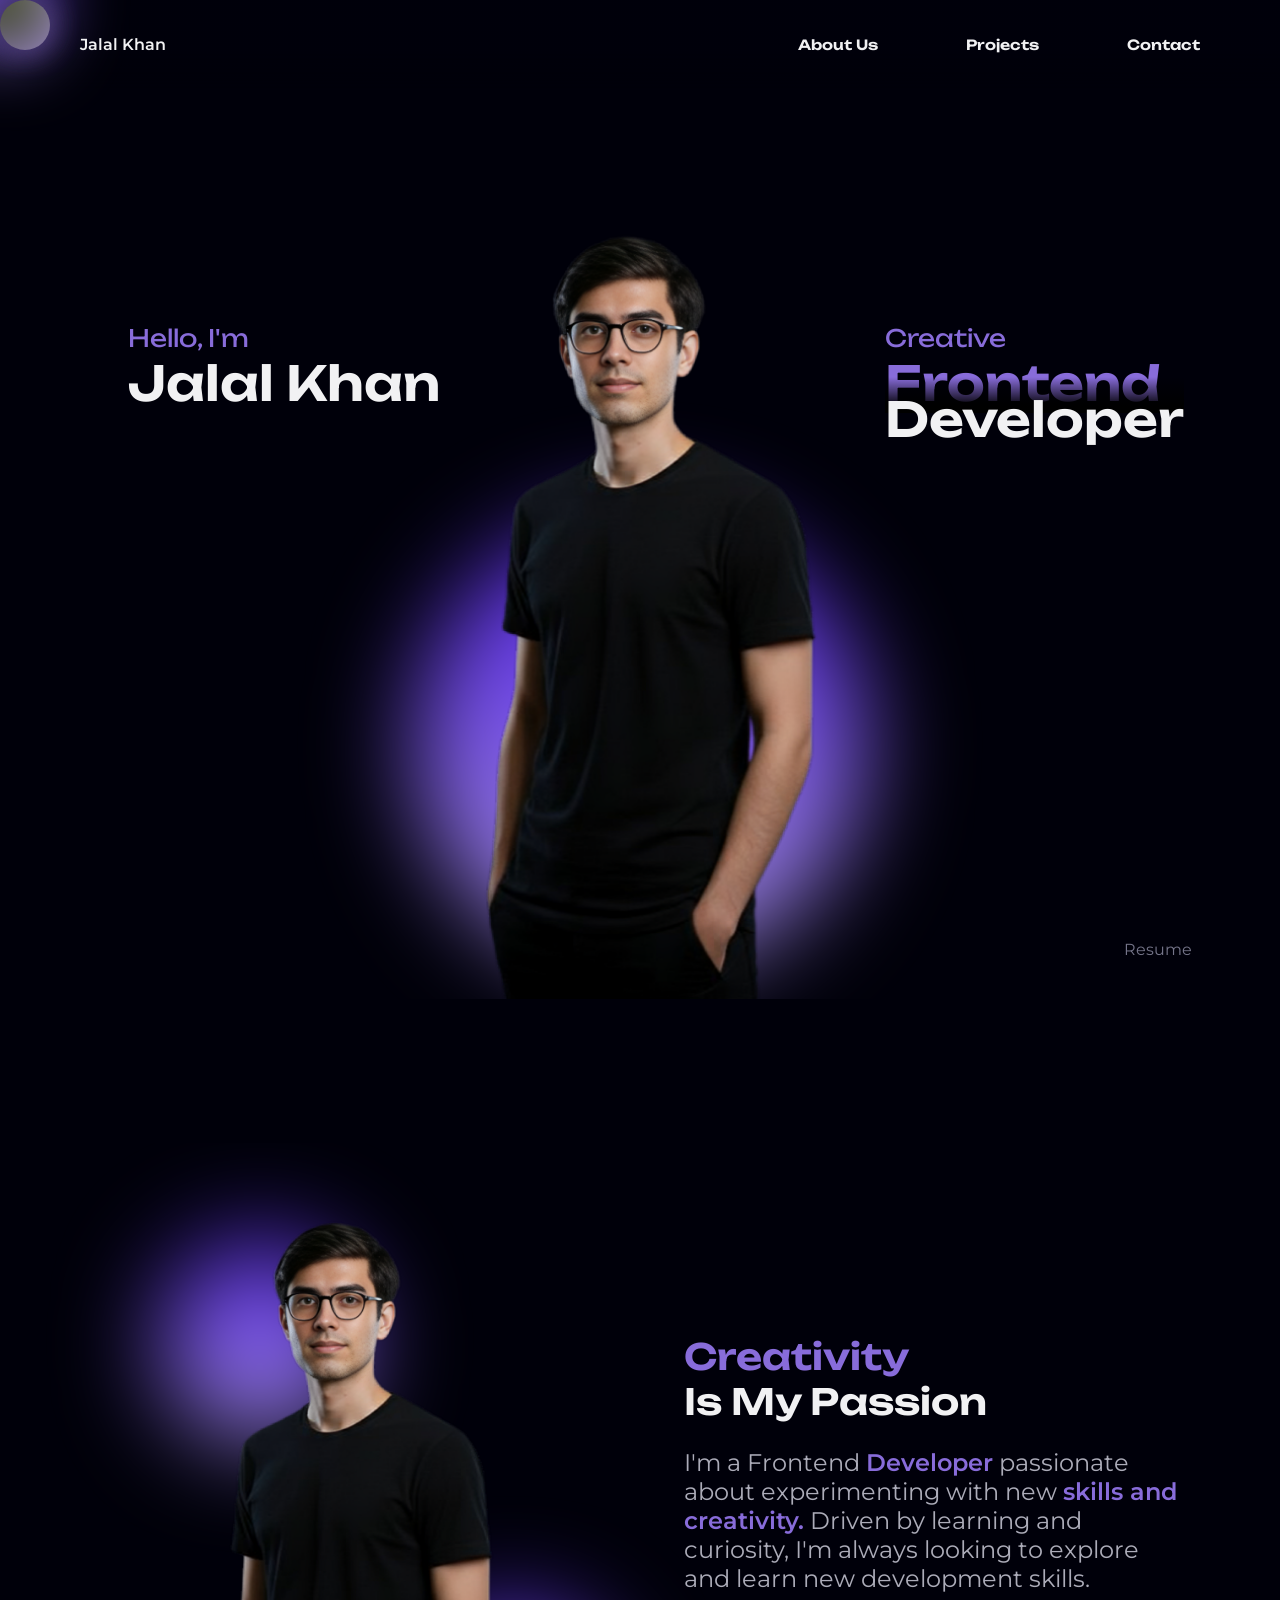
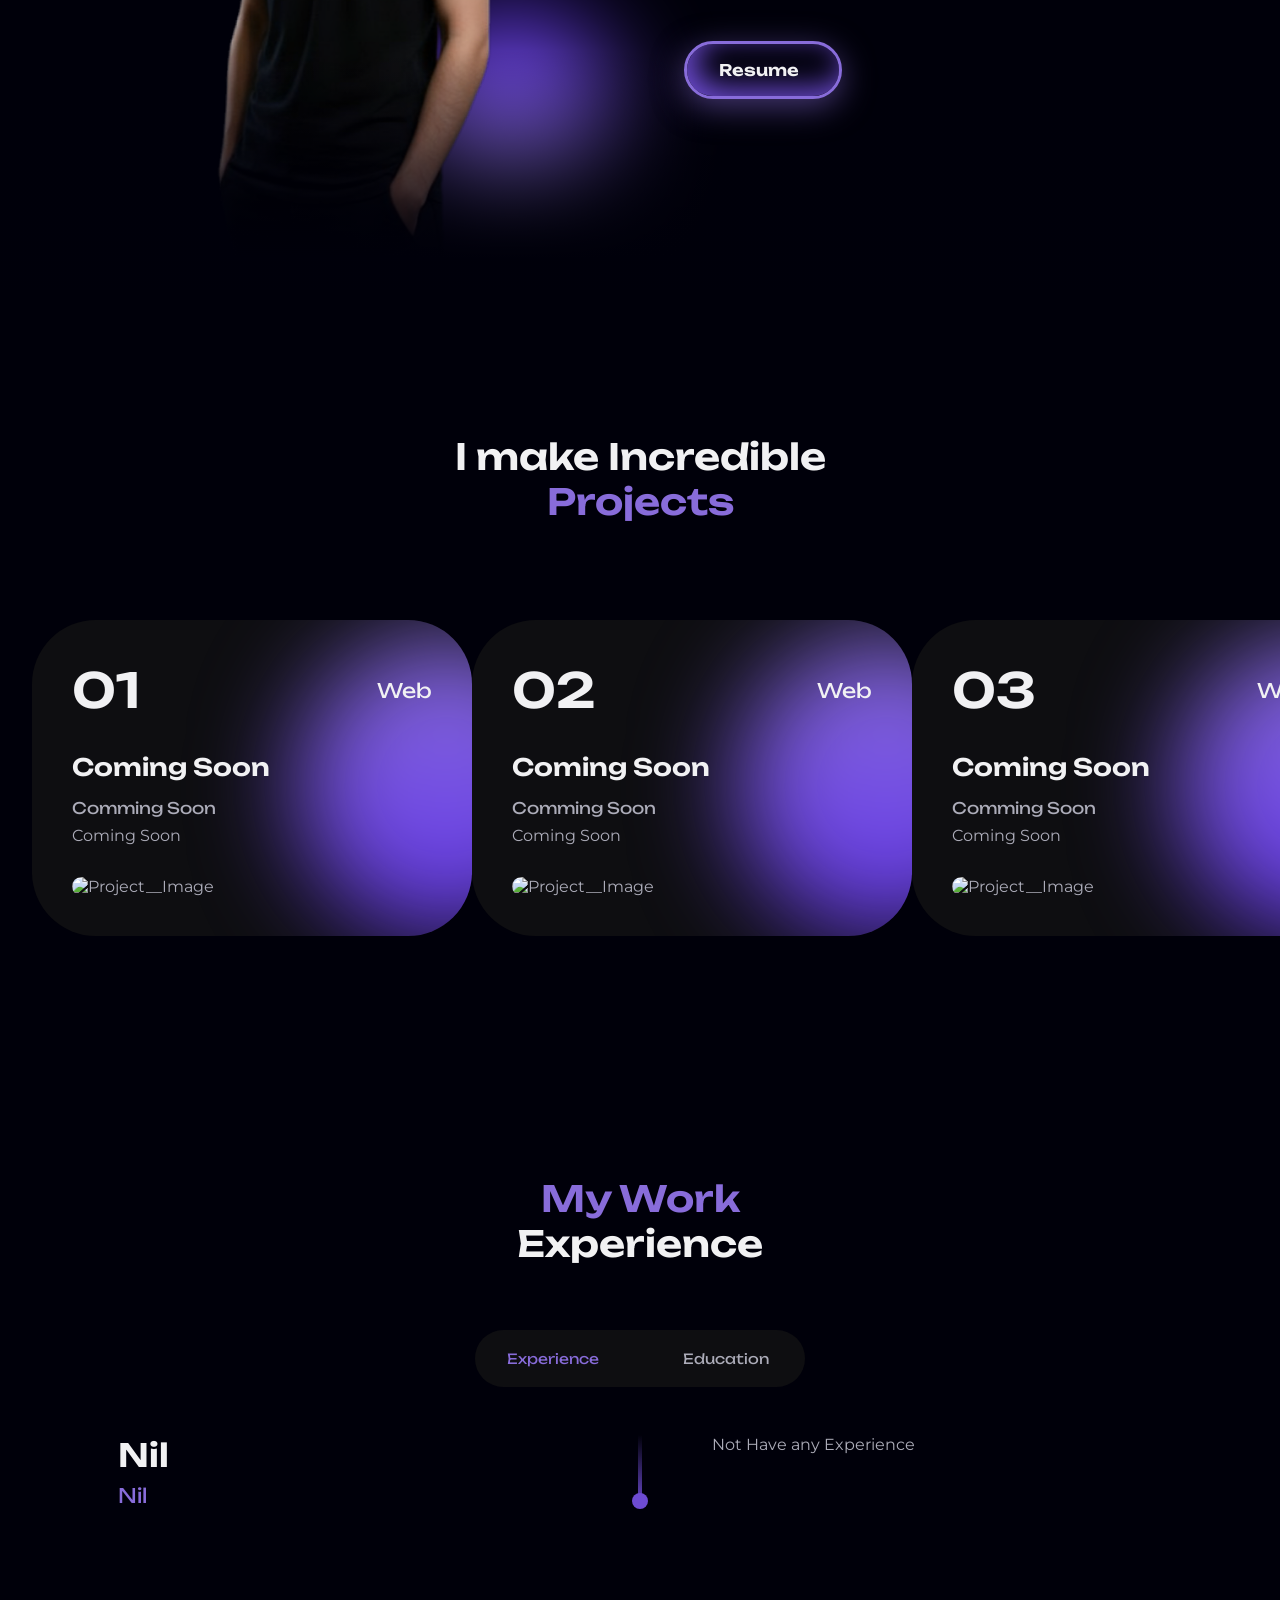
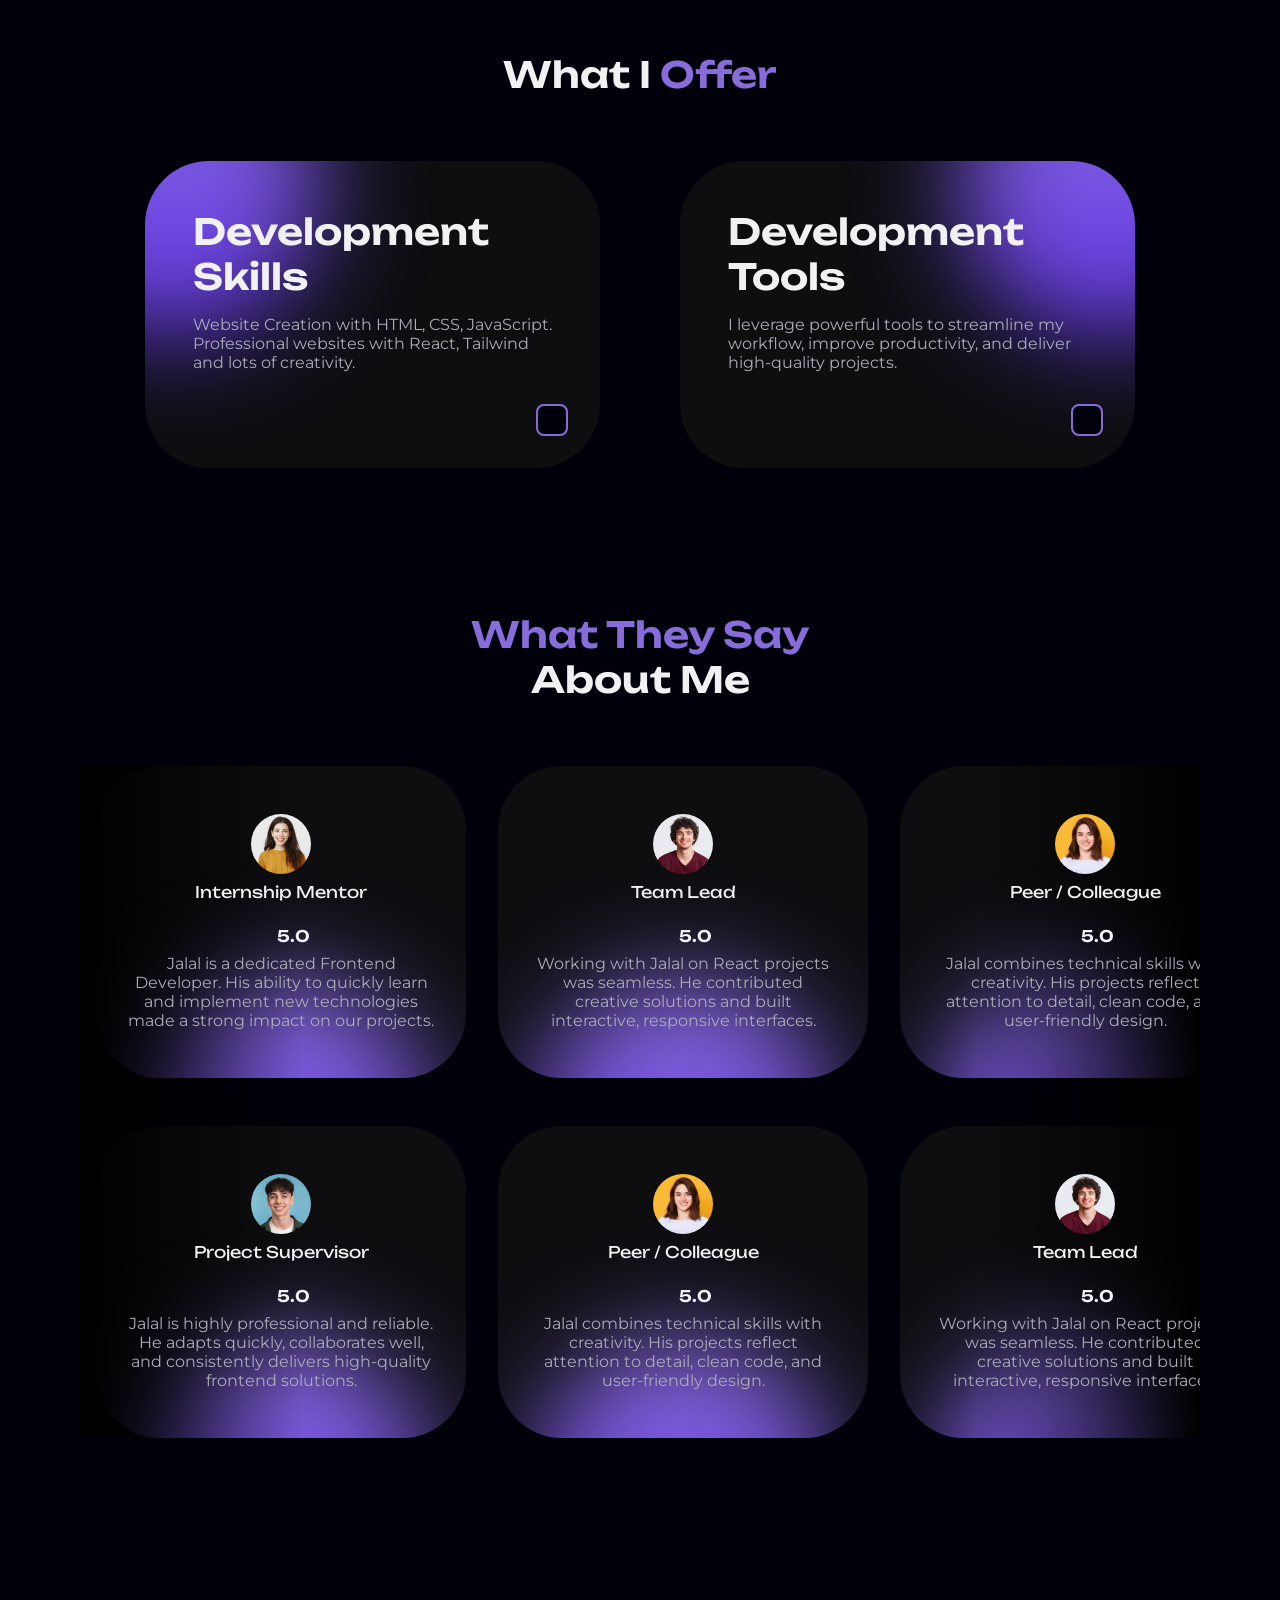
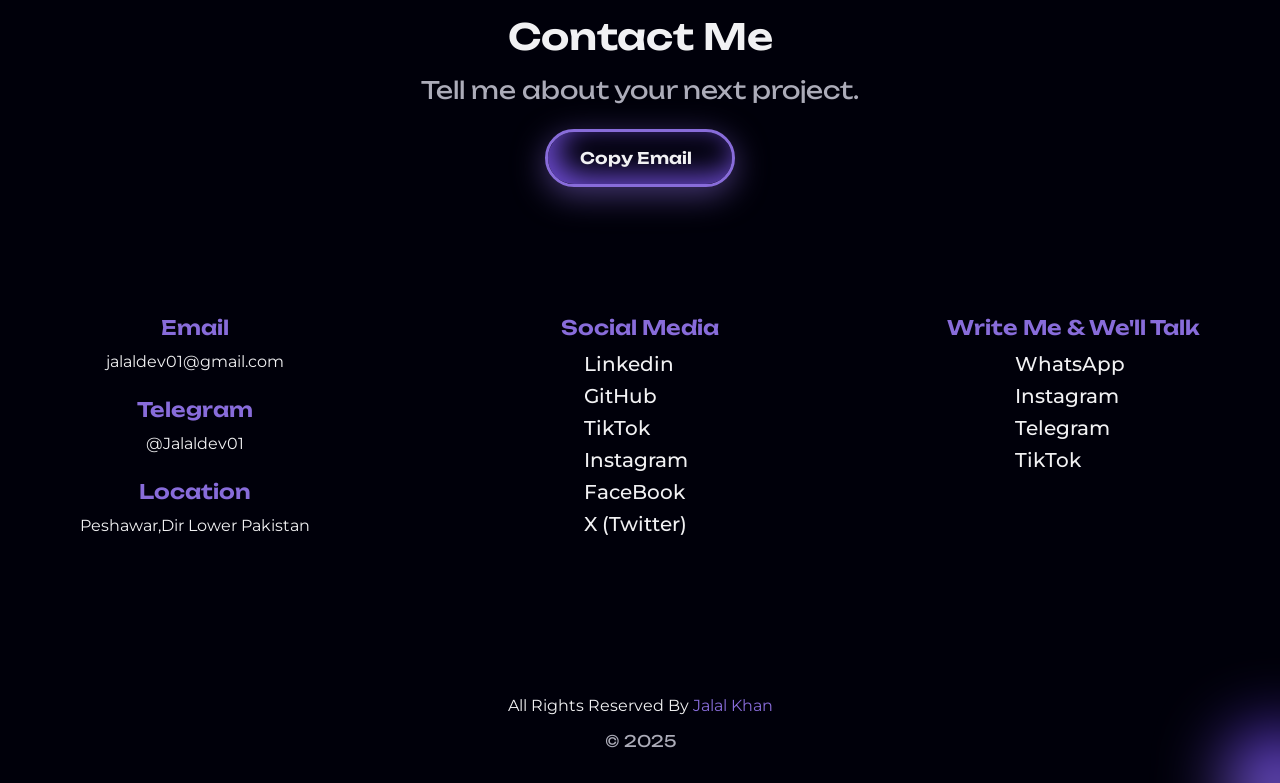
==== commit 93e7212a: "fix merge conflict" ====
--- a/index.html
+++ b/index.html
@@ -19,7 +19,11 @@
     <!-- CSS -->
     <link rel="stylesheet" href="assets/css/styles.css" />
 
-    <title>Portfolio website By Panda Coders</title>
+<<<<<<< HEAD
+    <title>jalal khan portfolio</title>
+=======
+    <title>Jalal Portfolio</title>
+>>>>>>> d9ade2f0f643ce17d0cb1ad45c423dda3c560e02
   </head>
   <body>
     <!-- HEADER -->
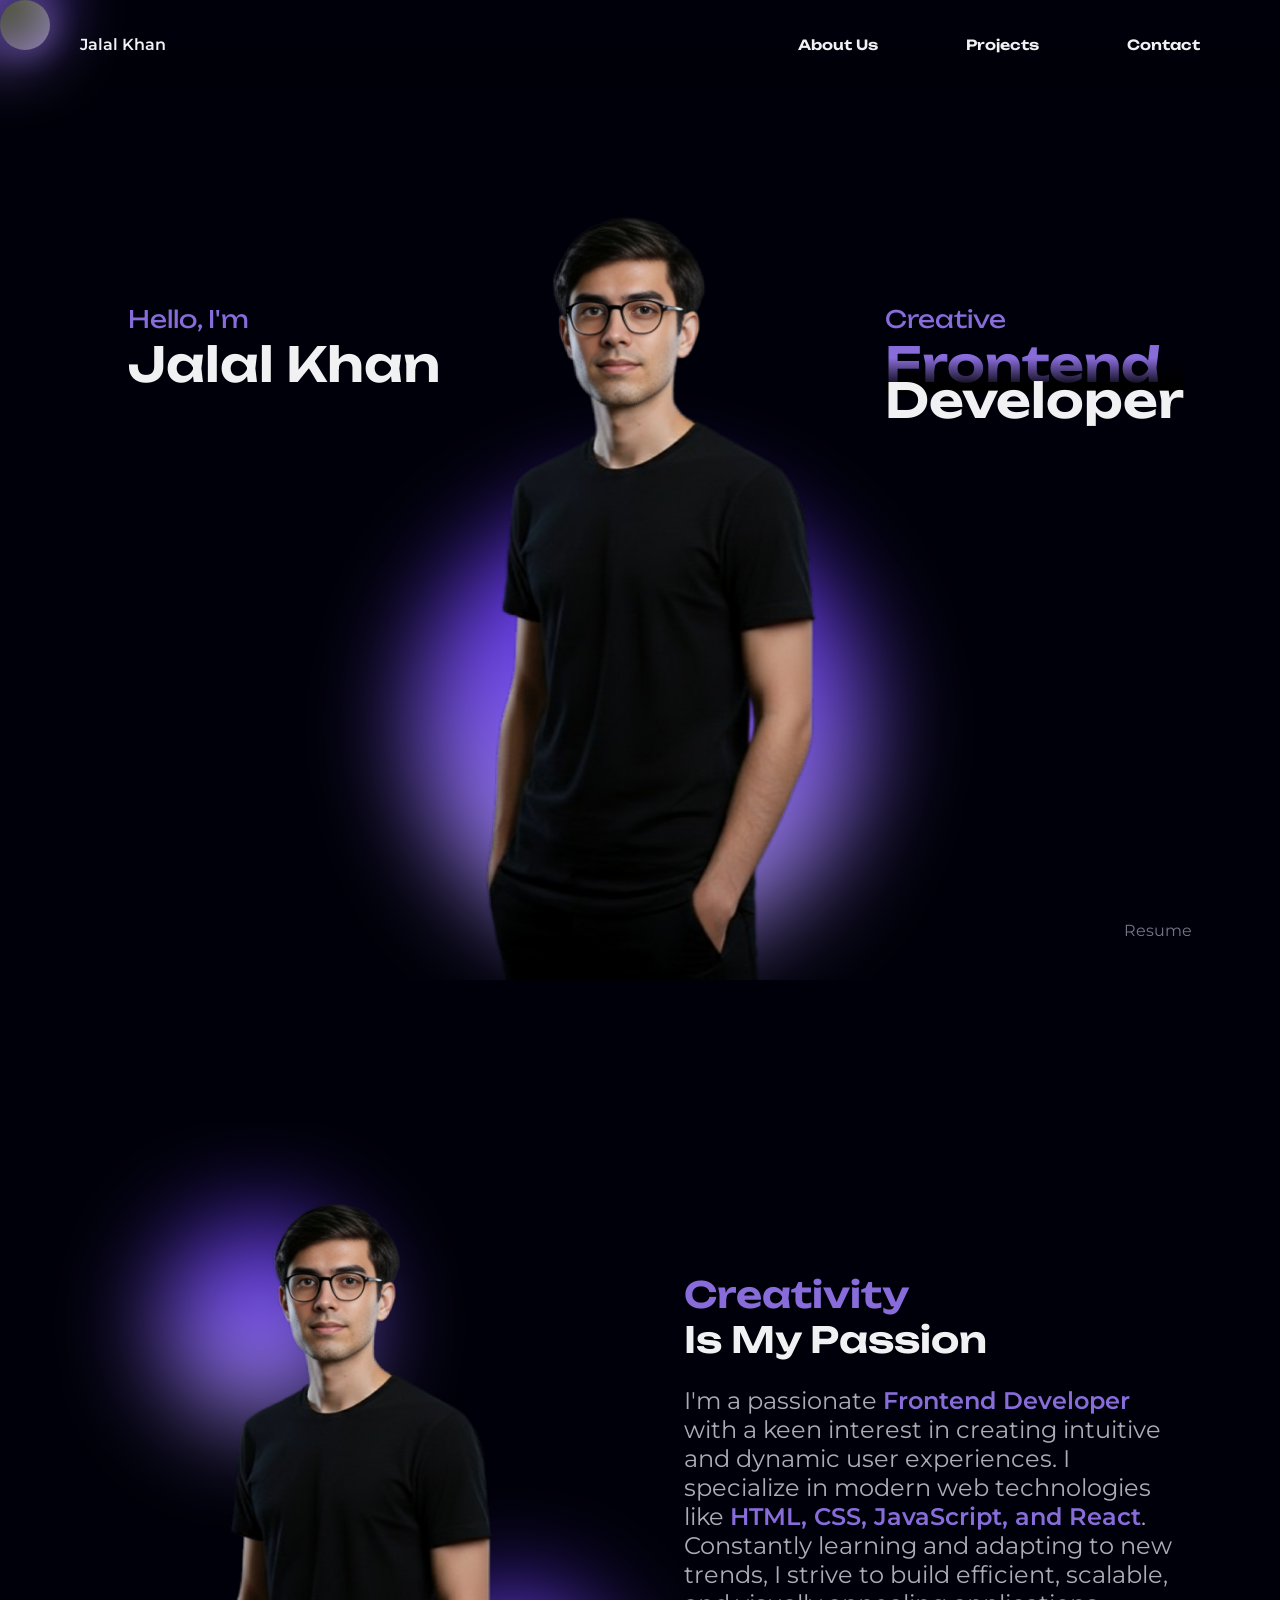
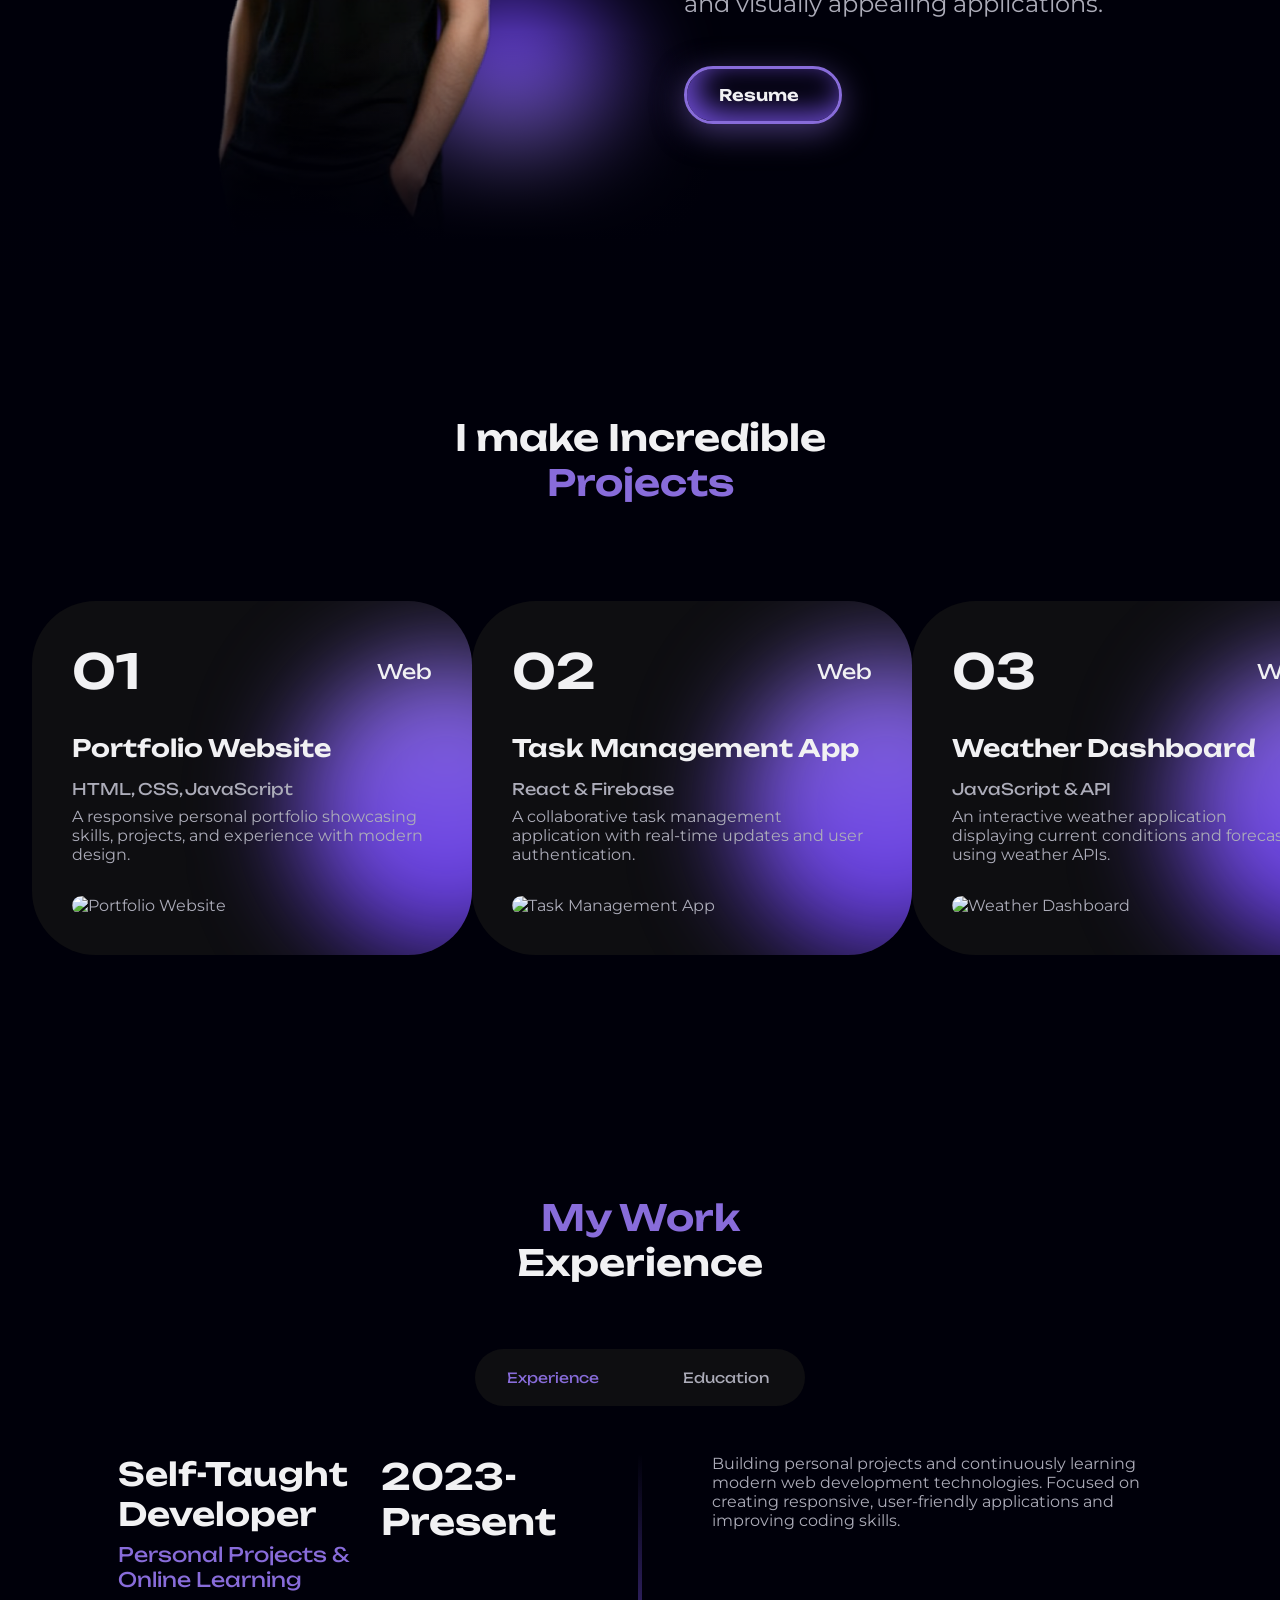
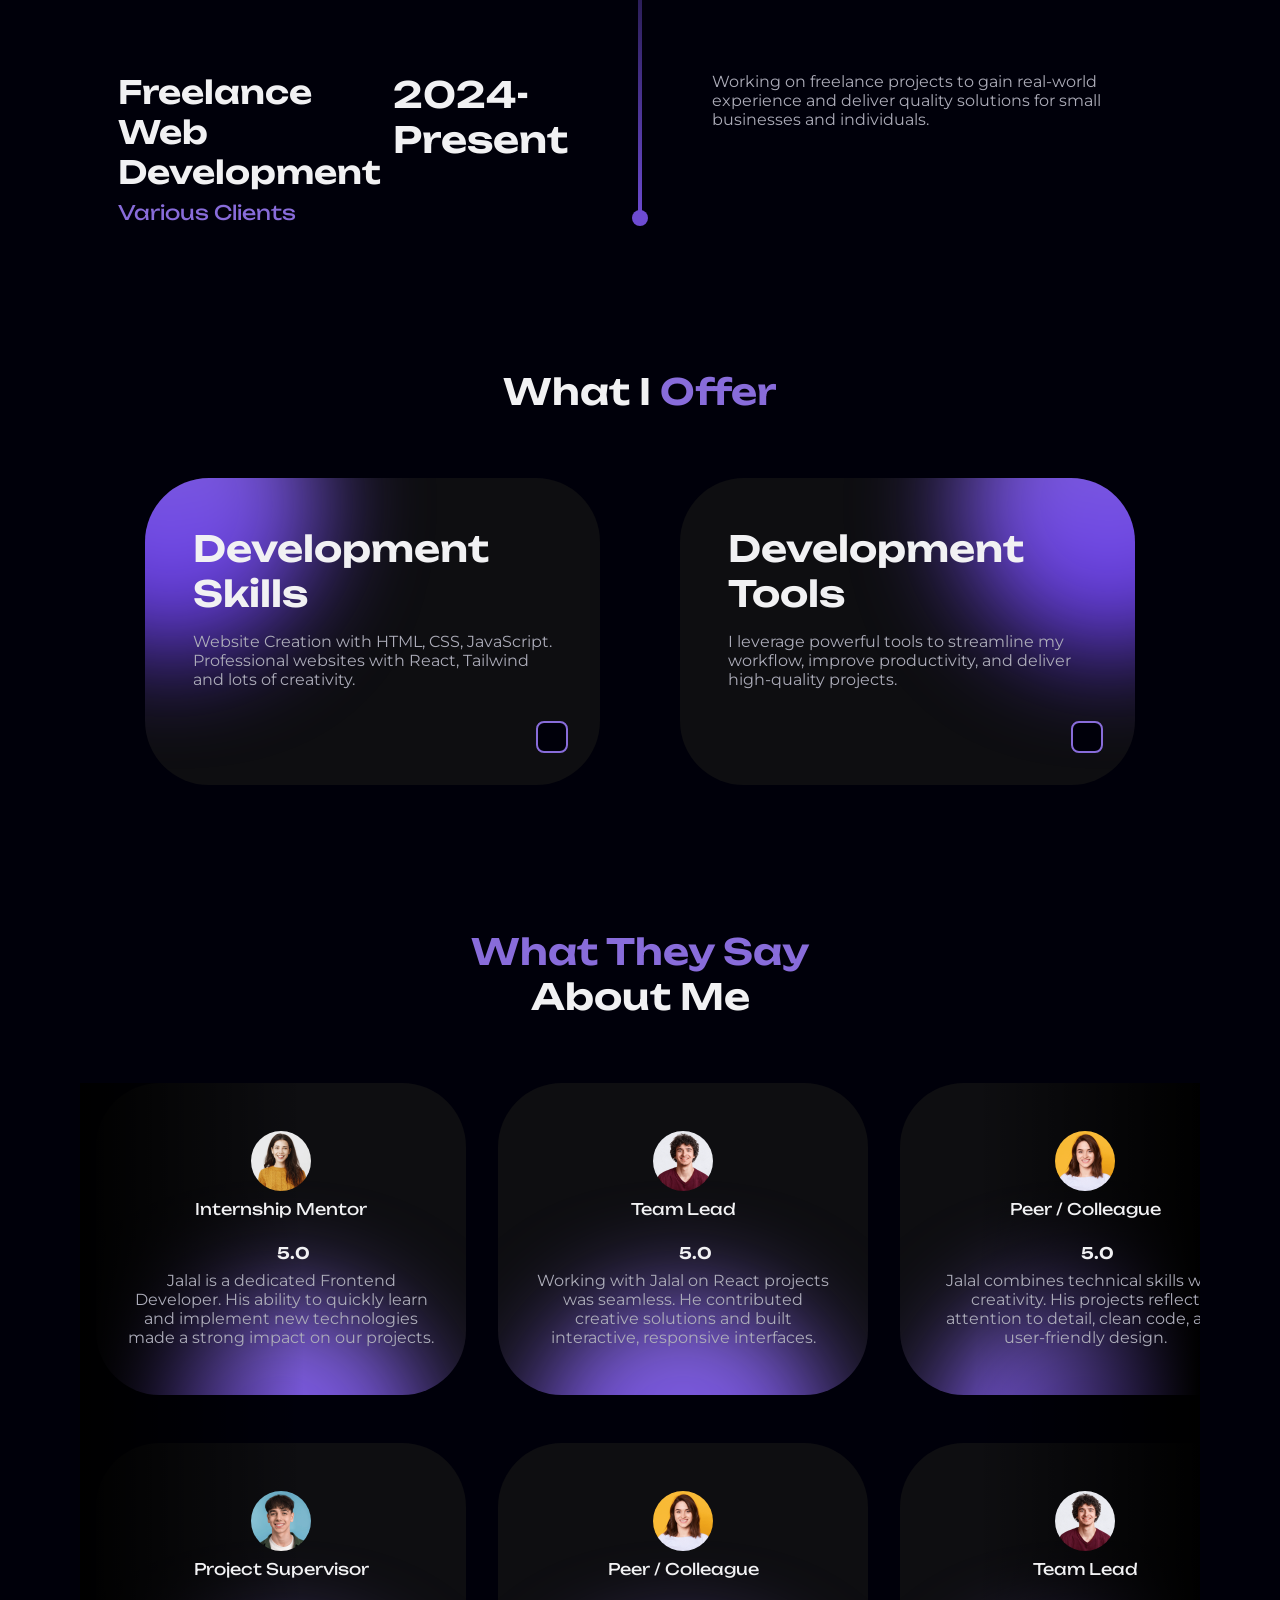
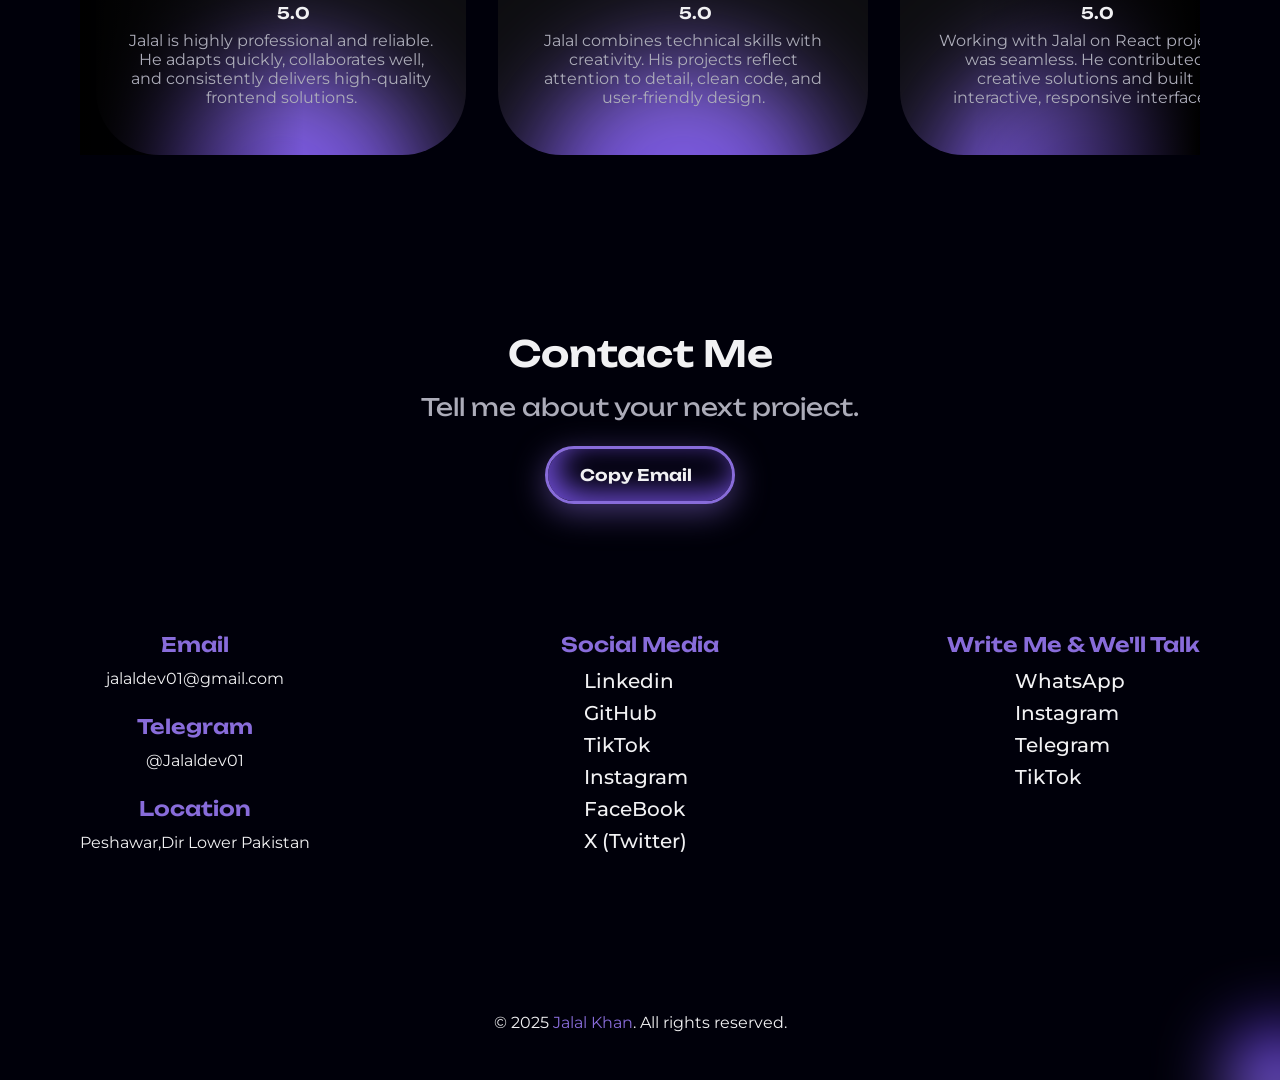
==== commit ecd2c6a1: "Enhance portfolio: improve content, SEO, and styling - Replace placeholder projects with professiona" ====
--- a/index.html
+++ b/index.html
@@ -3,6 +3,82 @@
   <head>
     <meta charset="UTF-8" />
     <meta name="viewport" content="width=device-width, initial-scale=1.0" />
+    <meta
+      name="description"
+      content="Jalal Khan - Creative Frontend Developer passionate about building modern web applications with cutting-edge technologies."
+    />
+    <meta name="author" content="Jalal Khan" />
+    <meta name="robots" content="index, follow" />
+
+    <!-- Open Graph / Facebook -->
+    <meta property="og:type" content="website" />
+    <meta property="og:url" content="https://jalaldev01.github.io/portfolio/" />
+    <meta
+      property="og:title"
+      content="Jalal Khan - Frontend Developer Portfolio"
+    />
+    <meta
+      property="og:description"
+      content="Creative Frontend Developer passionate about building modern web applications with cutting-edge technologies."
+    />
+    <meta
+      property="og:image"
+      content="https://jalaldev01.github.io/portfolio/assets/img/home-profile.png"
+    />
+
+    <!-- Twitter -->
+    <meta property="twitter:card" content="summary_large_image" />
+    <meta
+      property="twitter:url"
+      content="https://jalaldev01.github.io/portfolio/"
+    />
+    <meta
+      property="twitter:title"
+      content="Jalal Khan - Frontend Developer Portfolio"
+    />
+    <meta
+      property="twitter:description"
+      content="Creative Frontend Developer passionate about building modern web applications with cutting-edge technologies."
+    />
+    <meta
+      property="twitter:image"
+      content="https://jalaldev01.github.io/portfolio/assets/img/home-profile.png"
+    />
+
+    <!-- Canonical URL -->
+    <link rel="canonical" href="https://jalaldev01.github.io/portfolio/" />
+
+    <!-- Structured Data -->
+    <script type="application/ld+json">
+      {
+        "@context": "https://schema.org",
+        "@type": "Person",
+        "name": "Jalal Khan",
+        "jobTitle": "Frontend Developer",
+        "description": "Creative Frontend Developer passionate about building modern web applications with cutting-edge technologies.",
+        "url": "https://jalaldev01.github.io/portfolio/",
+        "image": "https://jalaldev01.github.io/portfolio/assets/img/home-profile.png",
+        "sameAs": [
+          "https://www.linkedin.com/in/jalaldev01/",
+          "https://github.com/JalalKhan75",
+          "https://x.com/jalaldev01"
+        ],
+        "knowsAbout": [
+          "HTML",
+          "CSS",
+          "JavaScript",
+          "React",
+          "Frontend Development"
+        ],
+        "address": {
+          "@type": "PostalAddress",
+          "addressLocality": "Peshawar",
+          "addressRegion": "KPK",
+          "addressCountry": "Pakistan"
+        },
+        "email": "jalaldev01@gmail.com"
+      }
+    </script>
 
     <!-- FAVICON -->
     <link rel="shortcut icon" href="assets/img/Icon.png" type="icon" />
@@ -19,11 +95,7 @@
     <!-- CSS -->
     <link rel="stylesheet" href="assets/css/styles.css" />
 
-<<<<<<< HEAD
-    <title>jalal khan portfolio</title>
-=======
-    <title>Jalal Portfolio</title>
->>>>>>> d9ade2f0f643ce17d0cb1ad45c423dda3c560e02
+    <title>Jalal Khan - Frontend Developer Portfolio</title>
   </head>
   <body>
     <!-- HEADER -->
@@ -144,10 +216,12 @@
               Is My Passion
             </h2>
             <p class="about__description">
-              I'm a Frontend <b> Developer</b> passionate about experimenting
-              with new <b> skills and creativity.</b>
-              Driven by learning and curiosity, I'm always looking to explore
-              and learn new development skills.
+              I'm a passionate <b>Frontend Developer</b> with a keen interest in
+              creating intuitive and dynamic user experiences. I specialize in
+              modern web technologies like
+              <b>HTML, CSS, JavaScript, and React</b>. Constantly learning and
+              adapting to new trends, I strive to build efficient, scalable, and
+              visually appealing applications.
             </p>
 
             <a
@@ -190,14 +264,25 @@
                 </div>
 
                 <div class="projects__data">
-                  <h1 class="projects__title">Coming Soon</h1>
-                  <p class="projects__subtitle">Comming Soon</p>
-                  <p class="projects__description">Coming Soon</p>
+                  <h1 class="projects__title">Portfolio Website</h1>
+                  <p class="projects__subtitle">HTML, CSS, JavaScript</p>
+                  <p class="projects__description">
+                    A responsive personal portfolio showcasing skills, projects,
+                    and experience with modern design.
+                  </p>
                 </div>
 
                 <div class="projects__image">
-                  <img src="" alt="Project__Image" class="projects__img" />
-                  <a href="" target="_blank" class="projects__button">
+                  <img
+                    src="assets/img/project1.png"
+                    alt="Portfolio Website"
+                    class="projects__img"
+                  />
+                  <a
+                    href="https://github.com/JalalKhan75/portfolio"
+                    target="_blank"
+                    class="projects__button"
+                  >
                     <i class="ri-arrow-right-up-long-line"></i>
                   </a>
                 </div>
@@ -212,14 +297,25 @@
                 </div>
 
                 <div class="projects__data">
-                  <h1 class="projects__title">Coming Soon</h1>
-                  <p class="projects__subtitle">Comming Soon</p>
-                  <p class="projects__description">Coming Soon</p>
+                  <h1 class="projects__title">Task Management App</h1>
+                  <p class="projects__subtitle">React & Firebase</p>
+                  <p class="projects__description">
+                    A collaborative task management application with real-time
+                    updates and user authentication.
+                  </p>
                 </div>
 
                 <div class="projects__image">
-                  <img src="" alt="Project__Image" class="projects__img" />
-                  <a href="" target="_blank" class="projects__button">
+                  <img
+                    src="assets/img/project2.png"
+                    alt="Task Management App"
+                    class="projects__img"
+                  />
+                  <a
+                    href="https://github.com/JalalKhan75/task-manager"
+                    target="_blank"
+                    class="projects__button"
+                  >
                     <i class="ri-arrow-right-up-long-line"></i>
                   </a>
                 </div>
@@ -234,14 +330,25 @@
                 </div>
 
                 <div class="projects__data">
-                  <h1 class="projects__title">Coming Soon</h1>
-                  <p class="projects__subtitle">Comming Soon</p>
-                  <p class="projects__description">Coming Soon</p>
+                  <h1 class="projects__title">Weather Dashboard</h1>
+                  <p class="projects__subtitle">JavaScript & API</p>
+                  <p class="projects__description">
+                    An interactive weather application displaying current
+                    conditions and forecasts using weather APIs.
+                  </p>
                 </div>
 
                 <div class="projects__image">
-                  <img src="" alt="Project__Image" class="projects__img" />
-                  <a href="" target="_blank" class="projects__button">
+                  <img
+                    src="assets/img/project3.png"
+                    alt="Weather Dashboard"
+                    class="projects__img"
+                  />
+                  <a
+                    href="https://github.com/JalalKhan75/weather-app"
+                    target="_blank"
+                    class="projects__button"
+                  >
                     <i class="ri-arrow-right-up-long-line"></i>
                   </a>
                 </div>
@@ -256,14 +363,25 @@
                 </div>
 
                 <div class="projects__data">
-                  <h1 class="projects__title">Coming Soon</h1>
-                  <p class="projects__subtitle">Comming Soon</p>
-                  <p class="projects__description">Coming Soon</p>
+                  <h1 class="projects__title">Blog Platform</h1>
+                  <p class="projects__subtitle">MERN Stack</p>
+                  <p class="projects__description">
+                    A full-featured blog platform with user management, rich
+                    text editing, and comment system.
+                  </p>
                 </div>
 
                 <div class="projects__image">
-                  <img src="" alt="Project__Image" class="projects__img" />
-                  <a href="" target="_blank" class="projects__button">
+                  <img
+                    src="assets/img/project4.png"
+                    alt="Blog Platform"
+                    class="projects__img"
+                  />
+                  <a
+                    href="https://github.com/JalalKhan75/blog-platform"
+                    target="_blank"
+                    class="projects__button"
+                  >
                     <i class="ri-arrow-right-up-long-line"></i>
                   </a>
                 </div>
@@ -305,16 +423,35 @@
               <div class="work__card">
                 <div class="work__data">
                   <div>
-                    <h1 class="work__title">Nil</h1>
-                    <h3 class="work__subtitle">Nil</h3>
-                  </div>
-                  <h2 class="work__year">
-                    <!-- Oct-25<br />
-                    Present -->
-                  </h2>
-                </div>
-
-                <p class="work__description">Not Have any Experience</p>
+                    <h1 class="work__title">Self-Taught Developer</h1>
+                    <h3 class="work__subtitle">
+                      Personal Projects & Online Learning
+                    </h3>
+                  </div>
+                  <h2 class="work__year">2023-Present</h2>
+                </div>
+
+                <p class="work__description">
+                  Building personal projects and continuously learning modern
+                  web development technologies. Focused on creating responsive,
+                  user-friendly applications and improving coding skills.
+                </p>
+              </div>
+
+              <div class="work__card">
+                <div class="work__data">
+                  <div>
+                    <h1 class="work__title">Freelance Web Development</h1>
+                    <h3 class="work__subtitle">Various Clients</h3>
+                  </div>
+                  <h2 class="work__year">2024-Present</h2>
+                </div>
+
+                <p class="work__description">
+                  Working on freelance projects to gain real-world experience
+                  and deliver quality solutions for small businesses and
+                  individuals.
+                </p>
               </div>
             </div>
 
@@ -845,12 +982,11 @@
       <div class="blob-animate"></div>
 
       <div class="footer__copy">
-        All Rights Reserved By <span>Jalal Khan</span>
+        &#169; 2025 <span>Jalal Khan</span>. All rights reserved.
       </div>
 
       <div class="footer__year">
-        &#169;
-        <span id="footer-year">2025</span>
+        <!-- Year dynamically updated -->
       </div>
     </footer>
 
